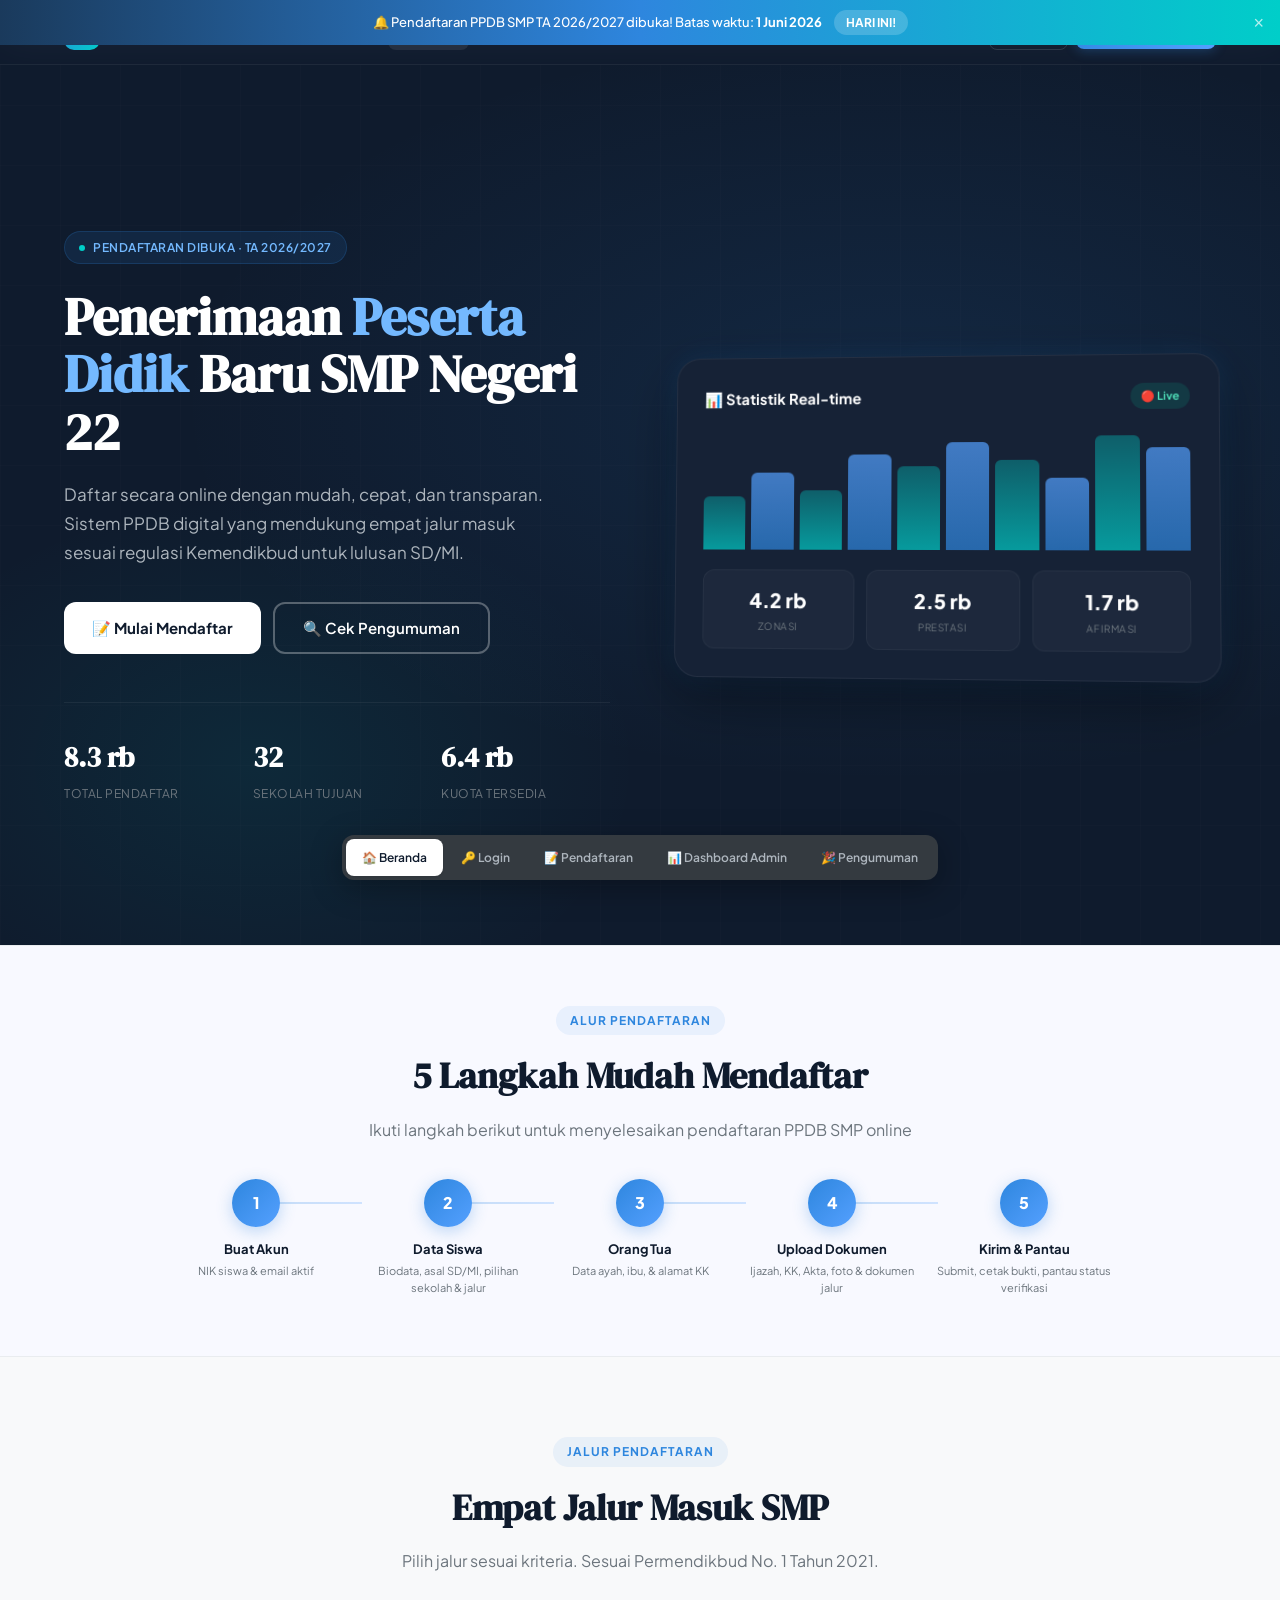
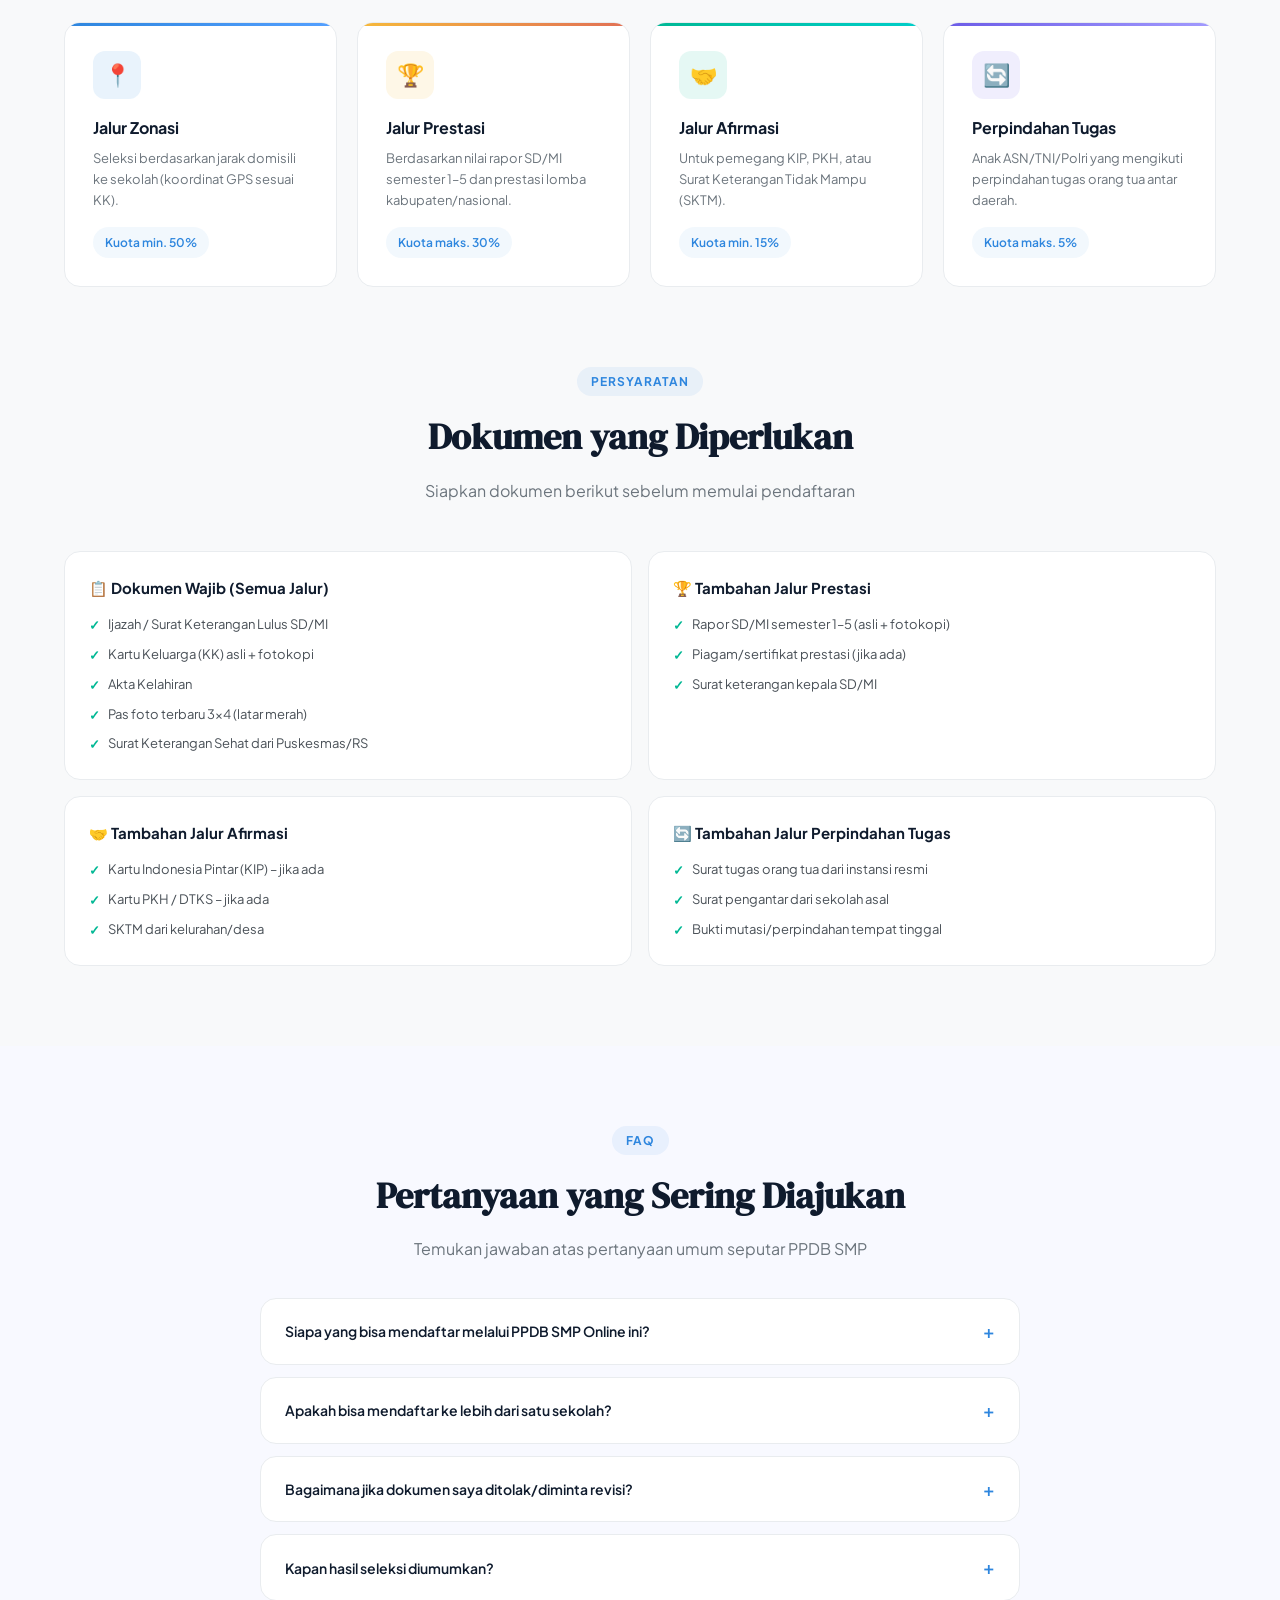
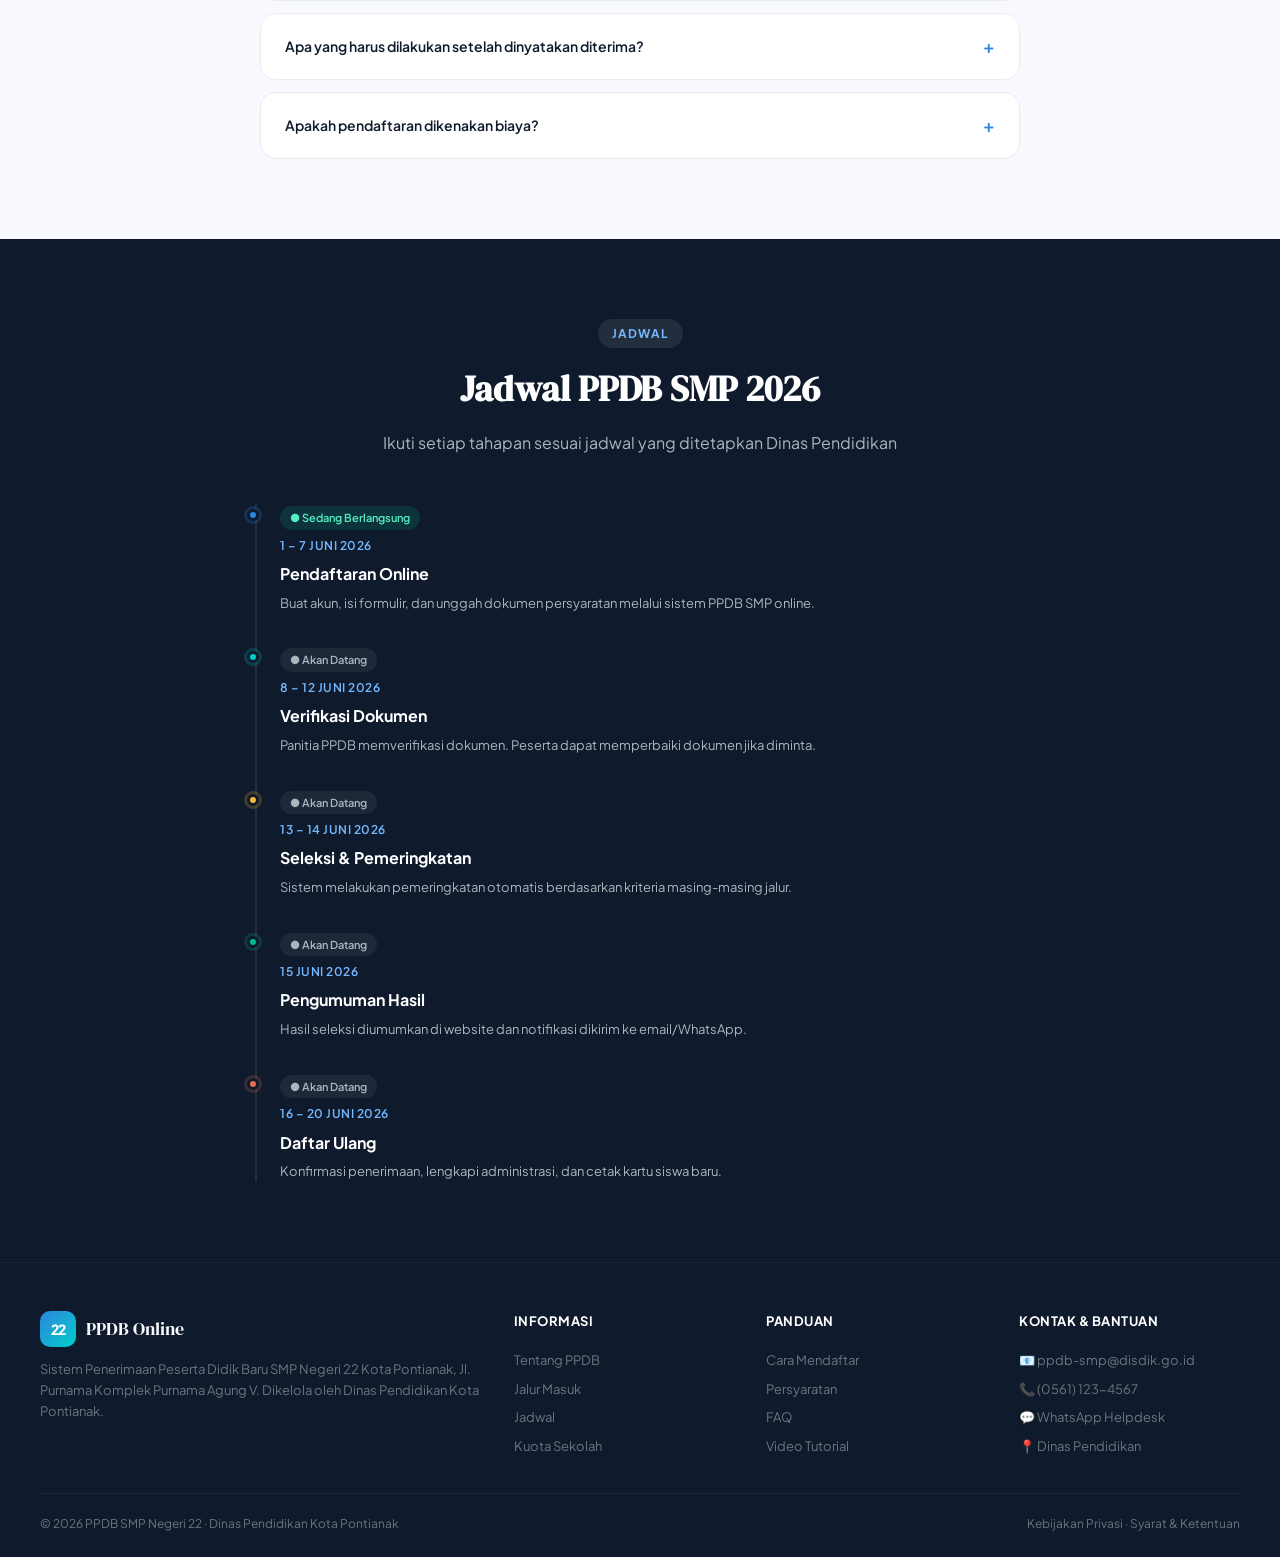
==== index.html @ 969c22ed "test" ====
<!doctype html>
<html lang="id">
  <head>
    <meta charset="UTF-8" />
    <meta name="viewport" content="width=device-width, initial-scale=1.0" />
    <title>Beranda – PPDB SMP Negeri 22 Kota Pontianak</title>
    <link
      href="https://fonts.googleapis.com/css2?family=Plus+Jakarta+Sans:wght@300;400;500;600;700;800&family=DM+Serif+Display&display=swap"
      rel="stylesheet"
    />
    <link rel="stylesheet" href="css/style.css" />
  </head>
  <body>
    <!-- ══ TOAST CONTAINER ════════════════════════════════════ -->
    <div id="toast-container"></div>

    <!-- ══ MODAL ═════════════════════════════════════════════ -->
    <div id="modal-overlay">
      <div class="modal-box">
        <div class="modal-header">
          <div class="modal-icon" id="modal-icon">?</div>
          <div class="modal-title" id="modal-title">Konfirmasi</div>
        </div>
        <div class="modal-body" id="modal-body"></div>
        <div class="modal-footer">
          <button class="btn btn-secondary" id="modal-cancel" onclick="closeModal()">Batal</button>
          <button class="btn btn-primary btn-lg" id="modal-confirm" onclick="confirmModal()">Lanjutkan</button>
        </div>
      </div>
    </div>

    <!-- ══ NAVIGASI HALAMAN (Demo Switcher) ══════════════════════════ -->
    <div class="page-tabs">
      <a class="page-tab active" href="index.html">🏠 Beranda</a>
      <a class="page-tab" href="login.html">🔑 Login</a>
      <a class="page-tab" href="register.html">📝 Pendaftaran</a>
      <a class="page-tab" href="dashboard.html">📊 Dashboard Admin</a>
      <a class="page-tab" href="result.html">🎉 Pengumuman</a>
    </div>

      <!-- Announcement Bar -->
      <div class="announcement-bar" id="announcement-bar">
        <span
          >🔔 Pendaftaran PPDB SMP TA 2026/2027 dibuka! Batas
          waktu:&nbsp;<strong>1 Juni 2026</strong></span
        >
        <span class="countdown" id="countdown-timer">…</span>
        <button class="close-bar" onclick="closeAnnouncement()">×</button>
      </div>

      <!-- Nav -->
      <nav class="nav">
        <div class="nav-inner">
          <a href="#" class="nav-logo">
            <div class="nav-logo-icon">22</div>
            <span class="nav-logo-text">PPDB Online</span>
          </a>
          <div class="nav-links">
            <a href="#beranda" class="active">Beranda</a>
            <a href="#jalur">Jalur Masuk</a>
            <a href="#jadwal">Jadwal</a>
            <a href="#persyaratan">Persyaratan</a>
            <a href="#faq">FAQ</a>
          </div>
          <div class="nav-actions">
            <button class="btn btn-ghost" onclick="window.location.href='login.html'">
              Masuk
            </button>
            <button class="btn btn-primary" onclick="window.location.href='register.html'">
              Daftar Sekarang
            </button>
          </div>
        </div>
      </nav>

      <!-- Hero -->
      <section class="hero" id="beranda">
        <div class="hero-grid"></div>
        <div class="hero-content">
          <div class="animate-in">
            <div class="hero-badge">Pendaftaran Dibuka · TA 2026/2027</div>
            <h1>Penerimaan <span>Peserta Didik</span> Baru SMP Negeri 22</h1>
            <p class="hero-desc">
              Daftar secara online dengan mudah, cepat, dan transparan. Sistem
              PPDB digital yang mendukung empat jalur masuk sesuai regulasi
              Kemendikbud untuk lulusan SD/MI.
            </p>
            <div class="hero-btns">
              <button
                class="btn btn-white btn-lg"
                onclick="showPage('register')"
              >
                📝 Mulai Mendaftar
              </button>
              <button
                class="btn btn-outline btn-lg"
                onclick="showPage('result')"
              >
                🔍 Cek Pengumuman
              </button>
            </div>
            <div class="hero-stats">
              <div>
                <div class="hero-stat-num" data-counter="8340">0</div>
                <div class="hero-stat-label">Total Pendaftar</div>
              </div>
              <div>
                <div class="hero-stat-num" data-counter="32">0</div>
                <div class="hero-stat-label">Sekolah Tujuan</div>
              </div>
              <div>
                <div class="hero-stat-num" data-counter="6400">0</div>
                <div class="hero-stat-label">Kuota Tersedia</div>
              </div>
            </div>
          </div>

          <!-- Preview Card -->
          <div class="animate-in delay-2">
            <div class="hero-card">
              <div class="hero-card-header">
                <span class="hero-card-title">📊 Statistik Real-time</span>
                <span class="hero-card-badge">🔴 Live</span>
              </div>
              <div class="hero-chart">
                <div class="hero-bar" style="height: 45%"></div>
                <div class="hero-bar" style="height: 65%"></div>
                <div class="hero-bar" style="height: 50%"></div>
                <div class="hero-bar" style="height: 80%"></div>
                <div class="hero-bar" style="height: 70%"></div>
                <div class="hero-bar" style="height: 90%"></div>
                <div class="hero-bar" style="height: 75%"></div>
                <div class="hero-bar" style="height: 60%"></div>
                <div class="hero-bar" style="height: 95%"></div>
                <div class="hero-bar" style="height: 85%"></div>
              </div>
              <div class="hero-mini-stats">
                <div class="hero-mini-stat">
                  <div class="num">4.2 rb</div>
                  <div class="lbl">Zonasi</div>
                </div>
                <div class="hero-mini-stat">
                  <div class="num">2.5 rb</div>
                  <div class="lbl">Prestasi</div>
                </div>
                <div class="hero-mini-stat">
                  <div class="num">1.7 rb</div>
                  <div class="lbl">Afirmasi</div>
                </div>
              </div>
            </div>
          </div>
        </div>
      </section>

      <!-- Alur Pendaftaran -->
      <section class="alur-section">
        <div class="section-header" style="margin-bottom: 36px">
          <div class="section-tag">Alur Pendaftaran</div>
          <h2 class="section-title">5 Langkah Mudah Mendaftar</h2>
          <p class="section-desc">
            Ikuti langkah berikut untuk menyelesaikan pendaftaran PPDB SMP
            online
          </p>
        </div>
        <div class="alur-steps">
          <div class="alur-step">
            <div class="alur-num">1</div>
            <div class="alur-step-title">Buat Akun</div>
            <div class="alur-step-desc">NIK siswa &amp; email aktif</div>
          </div>
          <div class="alur-step">
            <div class="alur-num">2</div>
            <div class="alur-step-title">Data Siswa</div>
            <div class="alur-step-desc">
              Biodata, asal SD/MI, pilihan sekolah &amp; jalur
            </div>
          </div>
          <div class="alur-step">
            <div class="alur-num">3</div>
            <div class="alur-step-title">Orang Tua</div>
            <div class="alur-step-desc">Data ayah, ibu, &amp; alamat KK</div>
          </div>
          <div class="alur-step">
            <div class="alur-num">4</div>
            <div class="alur-step-title">Upload Dokumen</div>
            <div class="alur-step-desc">
              Ijazah, KK, Akta, foto &amp; dokumen jalur
            </div>
          </div>
          <div class="alur-step">
            <div class="alur-num">5</div>
            <div class="alur-step-title">Kirim &amp; Pantau</div>
            <div class="alur-step-desc">
              Submit, cetak bukti, pantau status verifikasi
            </div>
          </div>
        </div>
      </section>

      <!-- Jalur Masuk -->
      <section class="section" id="jalur">
        <div class="section-header">
          <div class="section-tag">Jalur Pendaftaran</div>
          <h2 class="section-title">Empat Jalur Masuk SMP</h2>
          <p class="section-desc">
            Pilih jalur sesuai kriteria. Sesuai Permendikbud No. 1 Tahun 2021.
          </p>
        </div>
        <div class="jalur-grid">
          <div class="jalur-card" onclick="pilihJalur('Zonasi')">
            <div class="jalur-icon">📍</div>
            <div class="jalur-name">Jalur Zonasi</div>
            <div class="jalur-desc">
              Seleksi berdasarkan jarak domisili ke sekolah (koordinat GPS
              sesuai KK).
            </div>
            <div class="jalur-kuota">Kuota min. 50%</div>
          </div>
          <div class="jalur-card" onclick="pilihJalur('Prestasi')">
            <div class="jalur-icon">🏆</div>
            <div class="jalur-name">Jalur Prestasi</div>
            <div class="jalur-desc">
              Berdasarkan nilai rapor SD/MI semester 1–5 dan prestasi lomba
              kabupaten/nasional.
            </div>
            <div class="jalur-kuota">Kuota maks. 30%</div>
          </div>
          <div class="jalur-card" onclick="pilihJalur('Afirmasi')">
            <div class="jalur-icon">🤝</div>
            <div class="jalur-name">Jalur Afirmasi</div>
            <div class="jalur-desc">
              Untuk pemegang KIP, PKH, atau Surat Keterangan Tidak Mampu (SKTM).
            </div>
            <div class="jalur-kuota">Kuota min. 15%</div>
          </div>
          <div class="jalur-card" onclick="pilihJalur('Perpindahan Tugas')">
            <div class="jalur-icon">🔄</div>
            <div class="jalur-name">Perpindahan Tugas</div>
            <div class="jalur-desc">
              Anak ASN/TNI/Polri yang mengikuti perpindahan tugas orang tua
              antar daerah.
            </div>
            <div class="jalur-kuota">Kuota maks. 5%</div>
          </div>
        </div>
      </section>

      <!-- Persyaratan -->
      <section id="persyaratan" style="padding: 0 24px 80px; max-width: 1200px; margin: 0 auto">
        <div class="section-header">
          <div class="section-tag">Persyaratan</div>
          <h2 class="section-title">Dokumen yang Diperlukan</h2>
          <p class="section-desc">
            Siapkan dokumen berikut sebelum memulai pendaftaran
          </p>
        </div>
        <div class="syarat-grid">
          <div class="syarat-card">
            <div class="syarat-title">📋 Dokumen Wajib (Semua Jalur)</div>
            <ul class="syarat-list">
              <li>Ijazah / Surat Keterangan Lulus SD/MI</li>
              <li>Kartu Keluarga (KK) asli + fotokopi</li>
              <li>Akta Kelahiran</li>
              <li>Pas foto terbaru 3×4 (latar merah)</li>
              <li>Surat Keterangan Sehat dari Puskesmas/RS</li>
            </ul>
          </div>
          <div class="syarat-card">
            <div class="syarat-title">🏆 Tambahan Jalur Prestasi</div>
            <ul class="syarat-list">
              <li>Rapor SD/MI semester 1–5 (asli + fotokopi)</li>
              <li>Piagam/sertifikat prestasi (jika ada)</li>
              <li>Surat keterangan kepala SD/MI</li>
            </ul>
          </div>
          <div class="syarat-card">
            <div class="syarat-title">🤝 Tambahan Jalur Afirmasi</div>
            <ul class="syarat-list">
              <li>Kartu Indonesia Pintar (KIP) – jika ada</li>
              <li>Kartu PKH / DTKS – jika ada</li>
              <li>SKTM dari kelurahan/desa</li>
            </ul>
          </div>
          <div class="syarat-card">
            <div class="syarat-title">🔄 Tambahan Jalur Perpindahan Tugas</div>
            <ul class="syarat-list">
              <li>Surat tugas orang tua dari instansi resmi</li>
              <li>Surat pengantar dari sekolah asal</li>
              <li>Bukti mutasi/perpindahan tempat tinggal</li>
            </ul>
          </div>
        </div>
      </section>

      <!-- FAQ -->
      <section class="faq-section" id="faq">
        <div class="section-header" style="margin-bottom: 36px">
          <div class="section-tag">FAQ</div>
          <h2 class="section-title">Pertanyaan yang Sering Diajukan</h2>
          <p class="section-desc">
            Temukan jawaban atas pertanyaan umum seputar PPDB SMP
          </p>
        </div>
        <div class="faq-list">
          <div class="faq-item">
            <div class="faq-question" onclick="toggleFaq(this)">
              <span
                >Siapa yang bisa mendaftar melalui PPDB SMP Online ini?</span
              >
              <span class="faq-arrow">+</span>
            </div>
            <div class="faq-answer">
              Lulusan SD/MI atau sederajat yang memiliki Ijazah atau Surat
              Keterangan Lulus (SKL) tahun 2026, berusia maksimal 15 tahun, dan
              berdomisili di wilayah yang ditentukan (untuk jalur zonasi).
            </div>
          </div>
          <div class="faq-item">
            <div class="faq-question" onclick="toggleFaq(this)">
              <span>Apakah bisa mendaftar ke lebih dari satu sekolah?</span>
              <span class="faq-arrow">+</span>
            </div>
            <div class="faq-answer">
              Ya. Setiap calon peserta dapat memilih maksimal
              <strong>2 sekolah</strong> sebagai pilihan pertama dan pilihan
              kedua dalam satu jalur pendaftaran. Jika tidak diterima di pilihan
              pertama, sistem akan mempertimbangkan pilihan kedua secara
              otomatis.
            </div>
          </div>
          <div class="faq-item">
            <div class="faq-question" onclick="toggleFaq(this)">
              <span>Bagaimana jika dokumen saya ditolak/diminta revisi?</span>
              <span class="faq-arrow">+</span>
            </div>
            <div class="faq-answer">
              Anda akan mendapatkan notifikasi melalui email dan WhatsApp
              beserta keterangan dokumen yang perlu diperbaiki. Login kembali ke
              akun Anda dan unggah ulang dokumen yang diminta sebelum masa
              verifikasi berakhir (8–12 Juni 2026).
            </div>
          </div>
          <div class="faq-item">
            <div class="faq-question" onclick="toggleFaq(this)">
              <span>Kapan hasil seleksi diumumkan?</span>
              <span class="faq-arrow">+</span>
            </div>
            <div class="faq-answer">
              Hasil seleksi akan diumumkan pada
              <strong>15 Juni 2026</strong> melalui website PPDB online ini.
              Notifikasi juga akan dikirimkan ke email dan nomor WhatsApp yang
              terdaftar. Anda dapat mengecek hasil dengan memasukkan nomor
              pendaftaran atau NISN di halaman Pengumuman.
            </div>
          </div>
          <div class="faq-item">
            <div class="faq-question" onclick="toggleFaq(this)">
              <span>Apa yang harus dilakukan setelah dinyatakan diterima?</span>
              <span class="faq-arrow">+</span>
            </div>
            <div class="faq-answer">
              Lakukan <strong>daftar ulang</strong> pada 16–20 Juni 2026 dengan
              membawa dokumen asli ke sekolah tujuan. Cetak Surat Penerimaan
              melalui sistem PPDB online ini dan tunjukkan kepada panitia
              sekolah. Kegagalan daftar ulang dalam batas waktu dianggap
              mengundurkan diri.
            </div>
          </div>
          <div class="faq-item">
            <div class="faq-question" onclick="toggleFaq(this)">
              <span>Apakah pendaftaran dikenakan biaya?</span>
              <span class="faq-arrow">+</span>
            </div>
            <div class="faq-answer">
              <strong>Tidak ada biaya pendaftaran.</strong> PPDB SMP Negeri di
              bawah Dinas Pendidikan Kota Pontianak sepenuhnya gratis. Waspadai
              penipuan yang mengatasnamakan panitia PPDB dan meminta pembayaran.
            </div>
          </div>
        </div>
      </section>

      <!-- Timeline -->
      <section class="timeline-section" id="jadwal">
        <div class="section-header">
          <div
            class="section-tag"
            style="
              background: rgba(255, 255, 255, 0.08);
              color: var(--blue-soft);
            "
          >
            Jadwal
          </div>
          <h2 class="section-title">Jadwal PPDB SMP 2026</h2>
          <p class="section-desc">
            Ikuti setiap tahapan sesuai jadwal yang ditetapkan Dinas Pendidikan
          </p>
        </div>
        <div class="timeline">
          <div class="tl-item">
            <div class="tl-dot"></div>
            <div class="tl-status-badge aktif">● Sedang Berlangsung</div>
            <div class="tl-date">1 – 7 Juni 2026</div>
            <div class="tl-title">Pendaftaran Online</div>
            <div class="tl-desc">
              Buat akun, isi formulir, dan unggah dokumen persyaratan melalui
              sistem PPDB SMP online.
            </div>
          </div>
          <div class="tl-item">
            <div class="tl-dot"></div>
            <div class="tl-status-badge mendatang">● Akan Datang</div>
            <div class="tl-date">8 – 12 Juni 2026</div>
            <div class="tl-title">Verifikasi Dokumen</div>
            <div class="tl-desc">
              Panitia PPDB memverifikasi dokumen. Peserta dapat memperbaiki
              dokumen jika diminta.
            </div>
          </div>
          <div class="tl-item">
            <div class="tl-dot"></div>
            <div class="tl-status-badge mendatang">● Akan Datang</div>
            <div class="tl-date">13 – 14 Juni 2026</div>
            <div class="tl-title">Seleksi &amp; Pemeringkatan</div>
            <div class="tl-desc">
              Sistem melakukan pemeringkatan otomatis berdasarkan kriteria
              masing-masing jalur.
            </div>
          </div>
          <div class="tl-item">
            <div class="tl-dot"></div>
            <div class="tl-status-badge mendatang">● Akan Datang</div>
            <div class="tl-date">15 Juni 2026</div>
            <div class="tl-title">Pengumuman Hasil</div>
            <div class="tl-desc">
              Hasil seleksi diumumkan di website dan notifikasi dikirim ke
              email/WhatsApp.
            </div>
          </div>
          <div class="tl-item">
            <div class="tl-dot"></div>
            <div class="tl-status-badge mendatang">● Akan Datang</div>
            <div class="tl-date">16 – 20 Juni 2026</div>
            <div class="tl-title">Daftar Ulang</div>
            <div class="tl-desc">
              Konfirmasi penerimaan, lengkapi administrasi, dan cetak kartu
              siswa baru.
            </div>
          </div>
        </div>
      </section>

      <!-- Footer -->
      <footer class="footer">
        <div class="footer-inner">
          <div class="footer-grid">
            <div class="footer-brand">
              <a href="#" class="nav-logo"
                ><div class="nav-logo-icon">22</div>
                <span class="nav-logo-text">PPDB Online</span></a
              >
              <p>
                Sistem Penerimaan Peserta Didik Baru SMP Negeri 22 Kota Pontianak, Jl. Purnama Komplek Purnama Agung V. Dikelola oleh Dinas Pendidikan Kota Pontianak.
              </p>
            </div>
            <div class="footer-col">
              <h4>Informasi</h4>
              <a href="#">Tentang PPDB</a>
              <a href="#">Jalur Masuk</a>
              <a href="#">Jadwal</a>
              <a href="#">Kuota Sekolah</a>
            </div>
            <div class="footer-col">
              <h4>Panduan</h4>
              <a href="#">Cara Mendaftar</a>
              <a href="#">Persyaratan</a>
              <a href="#">FAQ</a>
              <a href="#">Video Tutorial</a>
            </div>
            <div class="footer-col">
              <h4>Kontak &amp; Bantuan</h4>
              <a href="#">📧 ppdb-smp@disdik.go.id</a>
              <a href="#">📞 (0561) 123-4567</a>
              <a href="#">💬 WhatsApp Helpdesk</a>
              <a href="#">📍 Dinas Pendidikan</a>
            </div>
          </div>
          <div class="footer-bottom">
            <span
              >© 2026 PPDB SMP Negeri 22 · Dinas Pendidikan Kota Pontianak</span
            >
            <span>Kebijakan Privasi · Syarat &amp; Ketentuan</span>
          </div>
        </div>
      </footer>

    <script src="js/script.js"></script>
  </body>
</html>
---- css/style.css ----
/* ═══════════════════════════════════════════════════════════════ */
/* ██ GLOBAL RESET & VARIABLES ██                                 */
/* ═══════════════════════════════════════════════════════════════ */
*,
*::before,
*::after {
  margin: 0;
  padding: 0;
  box-sizing: border-box;
}

:root {
  --navy: #0f1b2d;
  --navy-mid: #162236;
  --navy-light: #1e2f47;
  --blue: #2e86de;
  --blue-bright: #54a0ff;
  --blue-soft: #74b9ff;
  --cyan: #00cec9;
  --gold: #f6b93b;
  --gold-soft: #ffeaa7;
  --white: #f8f9fa;
  --white-pure: #ffffff;
  --gray-100: #e9ecef;
  --gray-200: #dee2e6;
  --gray-300: #ced4da;
  --gray-400: #adb5bd;
  --gray-500: #6c757d;
  --gray-600: #495057;
  --gray-700: #343a40;
  --red: #e74c3c;
  --red-light: rgba(231, 76, 60, 0.08);
  --green: #00b894;
  --green-light: rgba(0, 184, 148, 0.08);
  --green-soft: #55efc4;
  --orange: #e17055;
  --purple: #6c5ce7;
  --font-display: "DM Serif Display", serif;
  --font-body: "Plus Jakarta Sans", sans-serif;
  --shadow-sm: 0 1px 3px rgba(0, 0, 0, 0.08);
  --shadow-md: 0 4px 20px rgba(0, 0, 0, 0.12);
  --shadow-lg: 0 8px 40px rgba(0, 0, 0, 0.16);
  --shadow-glow: 0 0 30px rgba(46, 134, 222, 0.15);
  --radius-sm: 8px;
  --radius-md: 12px;
  --radius-lg: 16px;
  --radius-xl: 24px;
}

html {
  scroll-behavior: smooth;
}
body {
  font-family: var(--font-body);
  background: var(--white);
  color: var(--gray-700);
  line-height: 1.6;
  overflow-x: hidden;
}

/* ═══════════════════════════════════════════════════════════════ */
/* ██ ANNOUNCEMENT BAR ██                                         */
/* ═══════════════════════════════════════════════════════════════ */
.announcement-bar {
  background: linear-gradient(90deg, #1a3a5c, var(--blue), var(--cyan));
  color: #fff;
  font-size: 13px;
  font-weight: 500;
  padding: 10px 24px;
  text-align: center;
  display: flex;
  align-items: center;
  justify-content: center;
  gap: 12px;
  position: relative;
  z-index: 1001;
}
.announcement-bar strong {
  font-weight: 700;
}
.announcement-bar .countdown {
  background: rgba(255, 255, 255, 0.18);
  border-radius: 20px;
  padding: 3px 12px;
  font-weight: 700;
  font-size: 12px;
}
.announcement-bar .close-bar {
  position: absolute;
  right: 16px;
  background: none;
  border: none;
  color: #fff;
  cursor: pointer;
  font-size: 18px;
  opacity: 0.7;
  line-height: 1;
}
.announcement-bar .close-bar:hover {
  opacity: 1;
}

/* ═══════════════════════════════════════════════════════════════ */
/* ██ TOAST NOTIFICATIONS ██                                      */
/* ═══════════════════════════════════════════════════════════════ */
#toast-container {
  position: fixed;
  top: 20px;
  right: 20px;
  z-index: 9999;
  display: flex;
  flex-direction: column;
  gap: 10px;
  pointer-events: none;
}
.toast {
  display: flex;
  align-items: center;
  gap: 12px;
  padding: 14px 18px;
  border-radius: var(--radius-md);
  background: var(--white-pure);
  box-shadow: 0 8px 32px rgba(0, 0, 0, 0.18);
  font-size: 13px;
  font-weight: 500;
  color: var(--gray-700);
  min-width: 280px;
  max-width: 380px;
  pointer-events: all;
  animation: toastIn 0.35s cubic-bezier(0.34, 1.56, 0.64, 1) forwards;
  border-left: 4px solid var(--blue);
}
.toast.success {
  border-left-color: var(--green);
}
.toast.error {
  border-left-color: var(--red);
}
.toast.warning {
  border-left-color: var(--gold);
}
.toast-icon {
  font-size: 18px;
  flex-shrink: 0;
}
.toast-msg {
  flex: 1;
}
.toast-close {
  background: none;
  border: none;
  cursor: pointer;
  color: var(--gray-400);
  font-size: 16px;
  line-height: 1;
  padding: 0 4px;
}
.toast-close:hover {
  color: var(--gray-700);
}
.toast.hide {
  animation: toastOut 0.3s ease forwards;
}

@keyframes toastIn {
  from {
    opacity: 0;
    transform: translateX(60px) scale(0.9);
  }
  to {
    opacity: 1;
    transform: translateX(0) scale(1);
  }
}
@keyframes toastOut {
  from {
    opacity: 1;
    transform: translateX(0);
  }
  to {
    opacity: 0;
    transform: translateX(60px);
  }
}

/* ═══════════════════════════════════════════════════════════════ */
/* ██ MODAL ██                                                    */
/* ═══════════════════════════════════════════════════════════════ */
#modal-overlay {
  position: fixed;
  inset: 0;
  z-index: 8888;
  background: rgba(0, 0, 0, 0.55);
  backdrop-filter: blur(4px);
  display: none;
  align-items: center;
  justify-content: center;
  padding: 24px;
}
#modal-overlay.show {
  display: flex;
  animation: fadeIn 0.25s ease;
}
.modal-box {
  background: var(--white-pure);
  border-radius: var(--radius-xl);
  width: 100%;
  max-width: 440px;
  overflow: hidden;
  box-shadow: 0 24px 80px rgba(0, 0, 0, 0.25);
  animation: slideUp 0.35s cubic-bezier(0.34, 1.56, 0.64, 1);
}
.modal-header {
  padding: 24px 28px 0;
}
.modal-icon {
  font-size: 40px;
  margin-bottom: 12px;
}
.modal-title {
  font-family: var(--font-display);
  font-size: 22px;
  color: var(--navy);
  margin-bottom: 8px;
}
.modal-body {
  padding: 16px 28px;
  font-size: 14px;
  color: var(--gray-600);
  line-height: 1.6;
}
.modal-footer {
  padding: 0 28px 24px;
  display: flex;
  gap: 10px;
  justify-content: flex-end;
}

@keyframes slideUp {
  from {
    opacity: 0;
    transform: translateY(30px) scale(0.95);
  }
  to {
    opacity: 1;
    transform: translateY(0) scale(1);
  }
}
@keyframes fadeIn {
  from {
    opacity: 0;
  }
  to {
    opacity: 1;
  }
}

/* ═══════════════════════════════════════════════════════════════ */
/* ██ LOADING SPINNER ██                                          */
/* ═══════════════════════════════════════════════════════════════ */
.spinner {
  width: 18px;
  height: 18px;
  border: 2px solid rgba(255, 255, 255, 0.35);
  border-top-color: #fff;
  border-radius: 50%;
  animation: spin 0.7s linear infinite;
  display: inline-block;
}
.spinner.dark {
  border-color: rgba(46, 134, 222, 0.25);
  border-top-color: var(--blue);
}
@keyframes spin {
  to {
    transform: rotate(360deg);
  }
}

.btn-loading {
  opacity: 0.8;
  pointer-events: none;
}

/* ═══════════════════════════════════════════════════════════════ */
/* ██ NAVIGATION ██                                               */
/* ═══════════════════════════════════════════════════════════════ */
.nav {
  position: fixed;
  top: 0;
  left: 0;
  right: 0;
  z-index: 1000;
  background: rgba(15, 27, 45, 0.96);
  backdrop-filter: blur(20px);
  border-bottom: 1px solid rgba(255, 255, 255, 0.06);
  transition: all 0.3s;
}
.nav-inner {
  max-width: 1200px;
  margin: 0 auto;
  display: flex;
  align-items: center;
  justify-content: space-between;
  padding: 0 24px;
  height: 64px;
}
.nav-logo {
  display: flex;
  align-items: center;
  gap: 10px;
  text-decoration: none;
  color: var(--white);
}
.nav-logo-icon {
  width: 36px;
  height: 36px;
  border-radius: 10px;
  background: linear-gradient(135deg, var(--blue), var(--cyan));
  display: flex;
  align-items: center;
  justify-content: center;
  font-weight: 800;
  font-size: 14px;
  color: #fff;
  letter-spacing: -0.5px;
}
.nav-logo-text {
  font-family: var(--font-display);
  font-size: 18px;
}
.nav-links {
  display: flex;
  gap: 4px;
}
.nav-links a {
  color: var(--gray-400);
  text-decoration: none;
  font-size: 13px;
  font-weight: 500;
  padding: 8px 14px;
  border-radius: var(--radius-sm);
  transition: all 0.2s;
  cursor: pointer;
}
.nav-links a:hover,
.nav-links a.active {
  color: #fff;
  background: rgba(255, 255, 255, 0.08);
}
.nav-actions {
  display: flex;
  gap: 8px;
  align-items: center;
}

/* ═══════════════════════════════════════════════════════════════ */
/* ██ BUTTONS ██                                                  */
/* ═══════════════════════════════════════════════════════════════ */
.btn {
  display: inline-flex;
  align-items: center;
  gap: 6px;
  padding: 9px 18px;
  border-radius: var(--radius-sm);
  font-size: 13px;
  font-weight: 600;
  font-family: var(--font-body);
  cursor: pointer;
  border: none;
  transition: all 0.25s;
  text-decoration: none;
  white-space: nowrap;
}
.btn-ghost {
  background: transparent;
  color: var(--gray-300);
  border: 1px solid rgba(255, 255, 255, 0.12);
}
.btn-ghost:hover {
  background: rgba(255, 255, 255, 0.08);
  color: #fff;
}
.btn-primary {
  background: linear-gradient(135deg, var(--blue), var(--blue-bright));
  color: #fff;
  box-shadow: 0 2px 12px rgba(46, 134, 222, 0.3);
}
.btn-primary:hover {
  transform: translateY(-1px);
  box-shadow: 0 4px 20px rgba(46, 134, 222, 0.4);
}
.btn-success {
  background: linear-gradient(135deg, var(--green), #00d2d3);
  color: #fff;
}
.btn-success:hover {
  transform: translateY(-1px);
  box-shadow: 0 4px 16px rgba(0, 184, 148, 0.4);
}
.btn-danger {
  background: var(--red);
  color: #fff;
}
.btn-danger:hover {
  background: #c0392b;
}
.btn-white {
  background: var(--white-pure);
  color: var(--navy);
  font-weight: 700;
}
.btn-white:hover {
  transform: translateY(-2px);
  box-shadow: var(--shadow-lg);
}
.btn-outline {
  background: transparent;
  color: #fff;
  border: 2px solid rgba(255, 255, 255, 0.3);
}
.btn-outline:hover {
  border-color: #fff;
  background: rgba(255, 255, 255, 0.05);
}
.btn-secondary {
  background: var(--gray-100);
  color: var(--gray-600);
  border: 1px solid var(--gray-200);
}
.btn-secondary:hover {
  background: var(--gray-200);
}
.btn-lg {
  padding: 14px 28px;
  font-size: 15px;
  border-radius: var(--radius-md);
}
.btn-sm {
  padding: 6px 12px;
  font-size: 12px;
}
.btn-xs {
  padding: 4px 10px;
  font-size: 11px;
}
.btn-block {
  width: 100%;
  justify-content: center;
}

/* ═══════════════════════════════════════════════════════════════ */
/* ██ PAGE SYSTEM ██                                              */
/* ═══════════════════════════════════════════════════════════════ */
.page {
  display: none;
  min-height: 100vh;
  animation: pageFadeIn 0.3s ease;
}
.page.active {
  display: block;
}
@keyframes pageFadeIn {
  from {
    opacity: 0;
    transform: translateY(8px);
  }
  to {
    opacity: 1;
    transform: translateY(0);
  }
}

/* ═══════════════════════════════════════════════════════════════ */
/* ██ HERO SECTION ██                                             */
/* ═══════════════════════════════════════════════════════════════ */
.hero {
  position: relative;
  min-height: 100vh;
  background: var(--navy);
  display: flex;
  align-items: center;
  overflow: hidden;
  padding-top: 44px;
}
.hero::before {
  content: "";
  position: absolute;
  inset: 0;
  background:
    radial-gradient(
      ellipse 80% 60% at 70% 40%,
      rgba(46, 134, 222, 0.12) 0%,
      transparent 70%
    ),
    radial-gradient(
      ellipse 50% 50% at 20% 80%,
      rgba(0, 206, 201, 0.08) 0%,
      transparent 60%
    );
}
.hero-grid {
  position: absolute;
  inset: 0;
  opacity: 0.04;
  background-image:
    linear-gradient(rgba(255, 255, 255, 0.3) 1px, transparent 1px),
    linear-gradient(90deg, rgba(255, 255, 255, 0.3) 1px, transparent 1px);
  background-size: 60px 60px;
}
.hero-content {
  position: relative;
  max-width: 1200px;
  margin: 0 auto;
  padding: 80px 24px 80px;
  display: grid;
  grid-template-columns: 1fr 1fr;
  gap: 60px;
  align-items: center;
}
.hero-badge {
  display: inline-flex;
  align-items: center;
  gap: 8px;
  padding: 6px 14px;
  border-radius: 100px;
  background: rgba(46, 134, 222, 0.12);
  border: 1px solid rgba(46, 134, 222, 0.2);
  color: var(--blue-soft);
  font-size: 12px;
  font-weight: 600;
  margin-bottom: 24px;
  letter-spacing: 0.5px;
  text-transform: uppercase;
}
.hero-badge::before {
  content: "";
  width: 6px;
  height: 6px;
  border-radius: 50%;
  background: var(--cyan);
  animation: pulse 2s infinite;
}
@keyframes pulse {
  0%,
  100% {
    opacity: 1;
  }
  50% {
    opacity: 0.4;
  }
}
.hero h1 {
  font-family: var(--font-display);
  font-size: 52px;
  line-height: 1.1;
  color: #fff;
  margin-bottom: 20px;
}
.hero h1 span {
  color: var(--blue-soft);
}
.hero-desc {
  color: var(--gray-400);
  font-size: 17px;
  line-height: 1.7;
  margin-bottom: 36px;
  max-width: 500px;
}
.hero-btns {
  display: flex;
  gap: 12px;
  flex-wrap: wrap;
}
.hero-stats {
  display: grid;
  grid-template-columns: repeat(3, 1fr);
  gap: 20px;
  margin-top: 48px;
  padding-top: 32px;
  border-top: 1px solid rgba(255, 255, 255, 0.06);
}
.hero-stat-num {
  font-size: 28px;
  font-weight: 800;
  color: #fff;
  font-family: var(--font-display);
  transition: all 0.3s;
}
.hero-stat-label {
  font-size: 12px;
  color: var(--gray-500);
  margin-top: 4px;
  text-transform: uppercase;
  letter-spacing: 0.5px;
}

/* Hero Card (preview) */
.hero-card {
  background: var(--navy-mid);
  border: 1px solid rgba(255, 255, 255, 0.06);
  border-radius: var(--radius-xl);
  padding: 28px;
  box-shadow:
    0 20px 60px rgba(0, 0, 0, 0.4),
    var(--shadow-glow);
  transform: perspective(1000px) rotateY(-4deg) rotateX(2deg);
  transition: transform 0.5s;
}
.hero-card:hover {
  transform: perspective(1000px) rotateY(0) rotateX(0);
}
.hero-card-header {
  display: flex;
  justify-content: space-between;
  align-items: center;
  margin-bottom: 20px;
}
.hero-card-title {
  color: #fff;
  font-weight: 700;
  font-size: 15px;
}
.hero-card-badge {
  padding: 4px 10px;
  border-radius: 100px;
  background: rgba(0, 184, 148, 0.15);
  color: var(--green-soft);
  font-size: 11px;
  font-weight: 600;
}
.hero-chart {
  display: flex;
  align-items: flex-end;
  gap: 6px;
  height: 120px;
  margin-bottom: 20px;
}
.hero-bar {
  flex: 1;
  border-radius: 6px 6px 0 0;
  background: linear-gradient(to top, var(--blue), var(--blue-bright));
  opacity: 0.7;
  transition: all 0.3s;
}
.hero-bar:hover {
  opacity: 1;
}
.hero-bar:nth-child(odd) {
  background: linear-gradient(to top, var(--cyan), rgba(0, 206, 201, 0.5));
}
.hero-mini-stats {
  display: grid;
  grid-template-columns: repeat(3, 1fr);
  gap: 12px;
}
.hero-mini-stat {
  background: rgba(255, 255, 255, 0.03);
  border-radius: var(--radius-md);
  padding: 14px;
  text-align: center;
  border: 1px solid rgba(255, 255, 255, 0.04);
}
.hero-mini-stat .num {
  font-size: 20px;
  font-weight: 800;
  color: #fff;
}
.hero-mini-stat .lbl {
  font-size: 10px;
  color: var(--gray-500);
  margin-top: 2px;
  text-transform: uppercase;
  letter-spacing: 0.5px;
}

/* ═══════════════════════════════════════════════════════════════ */
/* ██ ALUR PENDAFTARAN ██                                         */
/* ═══════════════════════════════════════════════════════════════ */
.alur-section {
  background: #f8f9ff;
  padding: 60px 24px;
  border-top: 1px solid var(--gray-100);
  border-bottom: 1px solid var(--gray-100);
}
.alur-steps {
  max-width: 960px;
  margin: 0 auto;
  display: flex;
  align-items: flex-start;
}
.alur-step {
  flex: 1;
  text-align: center;
  position: relative;
  padding: 0 8px;
}
.alur-step:not(:last-child)::after {
  content: "";
  position: absolute;
  top: 23px;
  left: 55%;
  right: -5%;
  height: 2px;
  background: linear-gradient(90deg, var(--blue), var(--blue-bright));
  opacity: 0.25;
  z-index: 0;
}
.alur-num {
  width: 48px;
  height: 48px;
  border-radius: 50%;
  background: linear-gradient(135deg, var(--blue), var(--blue-bright));
  color: #fff;
  font-weight: 800;
  font-size: 16px;
  display: flex;
  align-items: center;
  justify-content: center;
  margin: 0 auto 12px;
  position: relative;
  z-index: 1;
  box-shadow: 0 4px 16px rgba(46, 134, 222, 0.3);
}
.alur-step-title {
  font-size: 13px;
  font-weight: 700;
  color: var(--navy);
  margin-bottom: 4px;
}
.alur-step-desc {
  font-size: 11px;
  color: var(--gray-500);
  line-height: 1.5;
}

/* ═══════════════════════════════════════════════════════════════ */
/* ██ SECTIONS & CARDS ██                                         */
/* ═══════════════════════════════════════════════════════════════ */
.section {
  padding: 80px 24px;
  max-width: 1200px;
  margin: 0 auto;
}
.section-header {
  text-align: center;
  margin-bottom: 48px;
}
.section-tag {
  display: inline-block;
  padding: 5px 14px;
  border-radius: 100px;
  background: rgba(46, 134, 222, 0.08);
  color: var(--blue);
  font-size: 12px;
  font-weight: 700;
  letter-spacing: 1px;
  text-transform: uppercase;
  margin-bottom: 12px;
}
.section-title {
  font-family: var(--font-display);
  font-size: 36px;
  color: var(--navy);
  margin-bottom: 12px;
}
.section-desc {
  color: var(--gray-500);
  font-size: 16px;
  max-width: 600px;
  margin: 0 auto;
}

/* Jalur Cards */
.jalur-grid {
  display: grid;
  grid-template-columns: repeat(4, 1fr);
  gap: 20px;
}
.jalur-card {
  background: var(--white-pure);
  border: 1px solid var(--gray-100);
  border-radius: var(--radius-lg);
  padding: 28px;
  transition: all 0.3s;
  position: relative;
  overflow: hidden;
  cursor: pointer;
}
.jalur-card:hover {
  transform: translateY(-6px);
  box-shadow: var(--shadow-lg);
  border-color: transparent;
}
.jalur-card::before {
  content: "";
  position: absolute;
  top: 0;
  left: 0;
  right: 0;
  height: 3px;
}
.jalur-card:nth-child(1)::before {
  background: linear-gradient(90deg, var(--blue), var(--blue-bright));
}
.jalur-card:nth-child(2)::before {
  background: linear-gradient(90deg, var(--gold), var(--orange));
}
.jalur-card:nth-child(3)::before {
  background: linear-gradient(90deg, var(--green), var(--cyan));
}
.jalur-card:nth-child(4)::before {
  background: linear-gradient(90deg, var(--purple), #a29bfe);
}
.jalur-icon {
  width: 48px;
  height: 48px;
  border-radius: var(--radius-md);
  display: flex;
  align-items: center;
  justify-content: center;
  font-size: 22px;
  margin-bottom: 16px;
}
.jalur-card:nth-child(1) .jalur-icon {
  background: rgba(46, 134, 222, 0.1);
}
.jalur-card:nth-child(2) .jalur-icon {
  background: rgba(246, 185, 59, 0.12);
}
.jalur-card:nth-child(3) .jalur-icon {
  background: rgba(0, 184, 148, 0.1);
}
.jalur-card:nth-child(4) .jalur-icon {
  background: rgba(108, 92, 231, 0.1);
}
.jalur-name {
  font-weight: 700;
  font-size: 16px;
  color: var(--navy);
  margin-bottom: 8px;
}
.jalur-desc {
  font-size: 13px;
  color: var(--gray-500);
  line-height: 1.6;
  margin-bottom: 16px;
}
.jalur-kuota {
  display: flex;
  align-items: center;
  gap: 6px;
  font-size: 12px;
  font-weight: 600;
  color: var(--blue);
  padding: 6px 12px;
  border-radius: 100px;
  background: rgba(46, 134, 222, 0.06);
  width: fit-content;
}

/* Syarat Cards */
.syarat-grid {
  display: grid;
  grid-template-columns: repeat(2, 1fr);
  gap: 16px;
}
.syarat-card {
  background: var(--white-pure);
  border: 1px solid var(--gray-100);
  border-radius: var(--radius-lg);
  padding: 24px;
}
.syarat-title {
  font-size: 15px;
  font-weight: 700;
  color: var(--navy);
  margin-bottom: 14px;
}
.syarat-list {
  list-style: none;
  display: flex;
  flex-direction: column;
  gap: 8px;
}
.syarat-list li {
  font-size: 13px;
  color: var(--gray-600);
  display: flex;
  align-items: flex-start;
  gap: 8px;
}
.syarat-list li::before {
  content: "✓";
  color: var(--green);
  font-weight: 700;
  flex-shrink: 0;
  margin-top: 1px;
}

/* ═══════════════════════════════════════════════════════════════ */
/* ██ FAQ SECTION ██                                              */
/* ═══════════════════════════════════════════════════════════════ */
.faq-section {
  padding: 80px 24px;
  background: #f8f9ff;
}
.faq-list {
  max-width: 760px;
  margin: 0 auto;
  display: flex;
  flex-direction: column;
  gap: 12px;
}
.faq-item {
  background: var(--white-pure);
  border: 1px solid var(--gray-100);
  border-radius: var(--radius-lg);
  overflow: hidden;
}
.faq-question {
  display: flex;
  align-items: center;
  justify-content: space-between;
  padding: 18px 24px;
  cursor: pointer;
  font-size: 14px;
  font-weight: 600;
  color: var(--navy);
  user-select: none;
  transition: background 0.2s;
}
.faq-question:hover {
  background: rgba(46, 134, 222, 0.03);
}
.faq-question .faq-arrow {
  font-size: 18px;
  transition: transform 0.3s;
  color: var(--blue);
}
.faq-item.open .faq-question .faq-arrow {
  transform: rotate(45deg);
}
.faq-answer {
  max-height: 0;
  overflow: hidden;
  transition:
    max-height 0.4s ease,
    padding 0.3s;
  font-size: 13px;
  color: var(--gray-600);
  line-height: 1.7;
  padding: 0 24px;
  border-top: 0 solid var(--gray-100);
}
.faq-item.open .faq-answer {
  max-height: 300px;
  padding: 16px 24px;
  border-top-width: 1px;
}

/* ═══════════════════════════════════════════════════════════════ */
/* ██ TIMELINE ██                                                 */
/* ═══════════════════════════════════════════════════════════════ */
.timeline-section {
  background: var(--navy);
  padding: 80px 24px;
}
.timeline-section .section-title {
  color: #fff;
}
.timeline-section .section-desc {
  color: var(--gray-400);
}
.timeline {
  max-width: 800px;
  margin: 0 auto;
  position: relative;
  padding-left: 40px;
}
.timeline::before {
  content: "";
  position: absolute;
  left: 15px;
  top: 0;
  bottom: 0;
  width: 2px;
  background: rgba(255, 255, 255, 0.08);
}
.tl-item {
  position: relative;
  margin-bottom: 32px;
}
.tl-item:last-child {
  margin-bottom: 0;
}
.tl-dot {
  position: absolute;
  left: -33px;
  top: 6px;
  width: 12px;
  height: 12px;
  border-radius: 50%;
  background: var(--blue);
  border: 3px solid var(--navy);
  box-shadow: 0 0 0 3px rgba(46, 134, 222, 0.2);
}
.tl-item:nth-child(2) .tl-dot {
  background: var(--cyan);
  box-shadow: 0 0 0 3px rgba(0, 206, 201, 0.2);
}
.tl-item:nth-child(3) .tl-dot {
  background: var(--gold);
  box-shadow: 0 0 0 3px rgba(246, 185, 59, 0.2);
}
.tl-item:nth-child(4) .tl-dot {
  background: var(--green);
  box-shadow: 0 0 0 3px rgba(0, 184, 148, 0.2);
}
.tl-item:nth-child(5) .tl-dot {
  background: var(--orange);
  box-shadow: 0 0 0 3px rgba(225, 112, 85, 0.2);
}
.tl-date {
  font-size: 12px;
  color: var(--blue-soft);
  font-weight: 600;
  margin-bottom: 6px;
  text-transform: uppercase;
  letter-spacing: 0.5px;
}
.tl-title {
  font-size: 16px;
  font-weight: 700;
  color: #fff;
  margin-bottom: 6px;
}
.tl-desc {
  font-size: 13px;
  color: var(--gray-400);
  line-height: 1.6;
}
.tl-status-badge {
  display: inline-flex;
  align-items: center;
  gap: 5px;
  font-size: 11px;
  font-weight: 600;
  padding: 3px 10px;
  border-radius: 100px;
  margin-bottom: 6px;
}
.tl-status-badge.aktif {
  background: rgba(0, 184, 148, 0.15);
  color: var(--green-soft);
}
.tl-status-badge.mendatang {
  background: rgba(255, 255, 255, 0.06);
  color: var(--gray-400);
}

/* ═══════════════════════════════════════════════════════════════ */
/* ██ LOGIN PAGE ██                                               */
/* ═══════════════════════════════════════════════════════════════ */
.login-page {
  min-height: 100vh;
  display: grid;
  grid-template-columns: 1fr 1fr;
}
.login-left {
  background: var(--navy);
  display: flex;
  flex-direction: column;
  justify-content: center;
  padding: 60px;
  position: relative;
  overflow: hidden;
}
.login-left::before {
  content: "";
  position: absolute;
  inset: 0;
  background: radial-gradient(
    circle at 30% 70%,
    rgba(46, 134, 222, 0.15),
    transparent 60%
  );
}
.login-left-content {
  position: relative;
  z-index: 1;
}
.login-left h2 {
  font-family: var(--font-display);
  font-size: 38px;
  color: #fff;
  margin-bottom: 16px;
}
.login-left p {
  color: var(--gray-400);
  font-size: 15px;
  line-height: 1.7;
  margin-bottom: 32px;
}
.login-features {
  display: flex;
  flex-direction: column;
  gap: 14px;
}
.login-feature {
  display: flex;
  align-items: center;
  gap: 12px;
  padding: 14px 18px;
  border-radius: var(--radius-md);
  background: rgba(255, 255, 255, 0.04);
  border: 1px solid rgba(255, 255, 255, 0.06);
}
.login-feature-icon {
  width: 36px;
  height: 36px;
  border-radius: 10px;
  display: flex;
  align-items: center;
  justify-content: center;
  font-size: 16px;
  flex-shrink: 0;
}
.login-feature:nth-child(1) .login-feature-icon {
  background: rgba(46, 134, 222, 0.15);
}
.login-feature:nth-child(2) .login-feature-icon {
  background: rgba(0, 206, 201, 0.15);
}
.login-feature:nth-child(3) .login-feature-icon {
  background: rgba(246, 185, 59, 0.15);
}
.login-feature span {
  color: var(--gray-300);
  font-size: 13px;
  font-weight: 500;
}
.login-right {
  display: flex;
  align-items: center;
  justify-content: center;
  padding: 40px;
  background: var(--white);
}
.login-form-wrap {
  width: 100%;
  max-width: 400px;
}
.login-form-wrap h3 {
  font-family: var(--font-display);
  font-size: 28px;
  color: var(--navy);
  margin-bottom: 6px;
}
.login-form-wrap .subtitle {
  color: var(--gray-500);
  font-size: 14px;
  margin-bottom: 24px;
}
.login-tabs {
  display: flex;
  gap: 4px;
  background: var(--gray-100);
  padding: 4px;
  border-radius: var(--radius-sm);
  margin-bottom: 24px;
}
.login-tab {
  flex: 1;
  padding: 9px 8px;
  border-radius: 6px;
  border: none;
  background: none;
  font-size: 13px;
  font-weight: 600;
  color: var(--gray-500);
  cursor: pointer;
  font-family: var(--font-body);
  transition: all 0.2s;
}
.login-tab.active {
  background: var(--white-pure);
  color: var(--navy);
  box-shadow: var(--shadow-sm);
}

/* ═══════════════════════════════════════════════════════════════ */
/* ██ FORM ELEMENTS ██                                            */
/* ═══════════════════════════════════════════════════════════════ */
.form-group {
  margin-bottom: 18px;
}
.form-label {
  display: block;
  font-size: 13px;
  font-weight: 600;
  color: var(--gray-600);
  margin-bottom: 6px;
}
.form-label .req {
  color: var(--red);
  margin-left: 2px;
}
.form-input {
  width: 100%;
  padding: 11px 14px;
  border: 1.5px solid var(--gray-200);
  border-radius: var(--radius-sm);
  font-size: 14px;
  font-family: var(--font-body);
  transition: all 0.2s;
  background: var(--white-pure);
  color: var(--gray-700);
}
.form-input:focus {
  outline: none;
  border-color: var(--blue);
  box-shadow: 0 0 0 3px rgba(46, 134, 222, 0.1);
}
.form-input::placeholder {
  color: var(--gray-400);
}
.form-input.error {
  border-color: var(--red);
  box-shadow: 0 0 0 3px rgba(231, 76, 60, 0.1);
}
.form-hint {
  font-size: 11px;
  color: var(--gray-400);
  margin-top: 5px;
}
.form-row {
  display: grid;
  grid-template-columns: 1fr 1fr;
  gap: 14px;
}
.form-row-3 {
  display: grid;
  grid-template-columns: 1fr 1fr 1fr;
  gap: 14px;
}
.form-check {
  display: flex;
  align-items: flex-start;
  gap: 10px;
  margin-bottom: 18px;
}
.form-check input[type="checkbox"] {
  width: 16px;
  height: 16px;
  accent-color: var(--blue);
  margin-top: 2px;
  flex-shrink: 0;
}
.form-check label {
  font-size: 13px;
  color: var(--gray-500);
  line-height: 1.5;
}
.form-link {
  color: var(--blue);
  text-decoration: none;
  font-size: 13px;
  font-weight: 600;
}
.form-divider {
  text-align: center;
  margin: 20px 0;
  position: relative;
  color: var(--gray-400);
  font-size: 12px;
}
.form-divider::before,
.form-divider::after {
  content: "";
  position: absolute;
  top: 50%;
  height: 1px;
  background: var(--gray-200);
  width: calc(50% - 30px);
}
.form-divider::before {
  left: 0;
}
.form-divider::after {
  right: 0;
}
select.form-input {
  appearance: none;
  background-image: url("data:image/svg+xml,%3Csvg xmlns='http://www.w3.org/2000/svg' width='12' height='12' fill='%236c757d' viewBox='0 0 16 16'%3E%3Cpath d='M8 11L3 6h10z'/%3E%3C/svg%3E");
  background-repeat: no-repeat;
  background-position: right 12px center;
}
textarea.form-input {
  resize: vertical;
  min-height: 80px;
}

/* Jalur Radio */
.jalur-radio-group {
  display: grid;
  grid-template-columns: 1fr 1fr;
  gap: 10px;
  margin-bottom: 18px;
}
.jalur-radio {
  border: 2px solid var(--gray-200);
  border-radius: var(--radius-md);
  padding: 14px 16px;
  cursor: pointer;
  transition: all 0.2s;
  display: flex;
  align-items: center;
  gap: 10px;
}
.jalur-radio:hover {
  border-color: var(--blue-soft);
  background: rgba(46, 134, 222, 0.03);
}
.jalur-radio.selected {
  border-color: var(--blue);
  background: rgba(46, 134, 222, 0.06);
}
.jalur-radio input[type="radio"] {
  accent-color: var(--blue);
  width: 16px;
  height: 16px;
}
.jalur-radio-text strong {
  display: block;
  font-size: 13px;
  color: var(--navy);
}
.jalur-radio-text span {
  font-size: 11px;
  color: var(--gray-400);
}

/* Password strength */
.password-strength {
  height: 4px;
  background: var(--gray-100);
  border-radius: 2px;
  margin-top: 8px;
  overflow: hidden;
}
.password-strength-bar {
  height: 100%;
  border-radius: 2px;
  width: 0%;
  transition: all 0.4s;
}
.password-strength-bar.weak {
  width: 33%;
  background: var(--red);
}
.password-strength-bar.medium {
  width: 66%;
  background: var(--gold);
}
.password-strength-bar.strong {
  width: 100%;
  background: var(--green);
}

/* ═══════════════════════════════════════════════════════════════ */
/* ██ REGISTRATION / FORM PAGE ██                                 */
/* ═══════════════════════════════════════════════════════════════ */
.form-page {
  padding-top: 64px;
  background: #f0f2f5;
  min-height: 100vh;
}
.form-container {
  max-width: 780px;
  margin: 0 auto;
  padding: 32px 24px 80px;
}
.form-progress {
  display: flex;
  gap: 4px;
  margin-bottom: 12px;
}
.form-step-indicator {
  flex: 1;
  height: 5px;
  border-radius: 4px;
  background: var(--gray-200);
  transition: all 0.4s;
}
.form-step-indicator.done {
  background: var(--blue);
}
.form-step-indicator.current {
  background: linear-gradient(90deg, var(--blue), var(--blue-bright));
  box-shadow: 0 0 8px rgba(46, 134, 222, 0.5);
}
.form-step-labels {
  display: flex;
  justify-content: space-between;
  margin-bottom: 28px;
}
.form-step-label {
  font-size: 11px;
  font-weight: 600;
  color: var(--gray-400);
  text-transform: uppercase;
  letter-spacing: 0.5px;
  cursor: default;
}
.form-step-label.active {
  color: var(--blue);
}
.form-step-label.done {
  color: var(--green);
}
.form-card {
  background: var(--white-pure);
  border-radius: var(--radius-lg);
  border: 1px solid var(--gray-100);
  padding: 28px 32px;
  margin-bottom: 20px;
}
.form-card-title {
  font-size: 17px;
  font-weight: 700;
  color: var(--navy);
  margin-bottom: 4px;
}
.form-card-desc {
  font-size: 13px;
  color: var(--gray-500);
  margin-bottom: 24px;
}
.form-actions {
  display: flex;
  justify-content: space-between;
  align-items: center;
  margin-top: 8px;
}

/* Step Sections (shown/hidden by JS) */
.form-step-section {
  display: none;
}
.form-step-section.active {
  display: block;
}

/* Step Summary (Step 5) */
.confirm-summary {
  background: var(--white-pure);
  border-radius: var(--radius-lg);
  border: 1px solid var(--gray-100);
  overflow: hidden;
  margin-bottom: 20px;
}
.confirm-summary-header {
  background: linear-gradient(135deg, var(--navy), var(--navy-light));
  padding: 18px 24px;
}
.confirm-summary-header h4 {
  color: #fff;
  font-size: 14px;
  font-weight: 700;
}
.confirm-summary-header p {
  color: var(--blue-soft);
  font-size: 12px;
  margin-top: 2px;
}
.confirm-row {
  display: flex;
  justify-content: space-between;
  padding: 11px 24px;
  border-bottom: 1px solid var(--gray-100);
  font-size: 13px;
}
.confirm-row:last-child {
  border-bottom: none;
}
.confirm-row-label {
  color: var(--gray-500);
}
.confirm-row-value {
  font-weight: 600;
  color: var(--navy);
  text-align: right;
}

/* Upload Areas */
.upload-area {
  border: 2px dashed var(--gray-200);
  border-radius: var(--radius-md);
  padding: 28px;
  text-align: center;
  transition: all 0.3s;
  cursor: pointer;
}
.upload-area:hover {
  border-color: var(--blue);
  background: rgba(46, 134, 222, 0.02);
}
.upload-area.uploaded {
  border-style: solid;
  border-color: var(--green);
  background: rgba(0, 184, 148, 0.04);
}
.upload-icon {
  font-size: 30px;
  margin-bottom: 8px;
}
.upload-text {
  font-size: 13px;
  color: var(--gray-500);
}
.upload-text strong {
  color: var(--blue);
}
.upload-hint {
  font-size: 11px;
  color: var(--gray-400);
  margin-top: 5px;
}
.file-item {
  display: flex;
  align-items: center;
  gap: 12px;
  padding: 12px 16px;
  background: rgba(0, 184, 148, 0.06);
  border: 1px solid rgba(0, 184, 148, 0.2);
  border-radius: var(--radius-sm);
  margin-top: 10px;
}
.file-item-icon {
  font-size: 20px;
}
.file-item-info {
  flex: 1;
}
.file-item-name {
  font-size: 13px;
  font-weight: 600;
  color: var(--navy);
}
.file-item-size {
  font-size: 11px;
  color: var(--gray-400);
}
.file-item-remove {
  background: none;
  border: none;
  cursor: pointer;
  color: var(--red);
  font-size: 16px;
  opacity: 0.7;
}
.file-item-remove:hover {
  opacity: 1;
}

/* Upload doc grid */
.upload-grid {
  display: grid;
  grid-template-columns: 1fr 1fr;
  gap: 16px;
}
.upload-doc-card {
  border: 1px solid var(--gray-100);
  border-radius: var(--radius-md);
  overflow: hidden;
}
.upload-doc-header {
  padding: 12px 16px;
  background: var(--gray-100);
  display: flex;
  align-items: center;
  justify-content: space-between;
}
.upload-doc-title {
  font-size: 13px;
  font-weight: 600;
  color: var(--navy);
}
.upload-doc-body {
  padding: 16px;
}
.badge-required {
  background: rgba(231, 76, 60, 0.1);
  color: var(--red);
  font-size: 10px;
  font-weight: 700;
  padding: 2px 8px;
  border-radius: 100px;
}
.badge-optional {
  background: rgba(108, 92, 231, 0.1);
  color: var(--purple);
  font-size: 10px;
  font-weight: 700;
  padding: 2px 8px;
  border-radius: 100px;
}

/* ═══════════════════════════════════════════════════════════════ */
/* ██ DASHBOARD / ADMIN ██                                        */
/* ═══════════════════════════════════════════════════════════════ */
.dashboard {
  display: grid;
  grid-template-columns: 240px 1fr;
  min-height: 100vh;
}
.sidebar {
  background: var(--navy);
  padding: 20px 0;
  display: flex;
  flex-direction: column;
  border-right: 1px solid rgba(255, 255, 255, 0.04);
  position: sticky;
  top: 0;
  height: 100vh;
}
.sidebar-logo {
  display: flex;
  align-items: center;
  gap: 10px;
  padding: 0 20px;
  margin-bottom: 28px;
  text-decoration: none;
}
.sidebar-logo .nav-logo-icon {
  width: 32px;
  height: 32px;
  font-size: 12px;
}
.sidebar-logo span {
  color: #fff;
  font-family: var(--font-display);
  font-size: 15px;
}
.sidebar-section {
  padding: 0 12px;
  margin-bottom: 24px;
}
.sidebar-label {
  font-size: 10px;
  font-weight: 700;
  color: var(--gray-500);
  text-transform: uppercase;
  letter-spacing: 1.2px;
  padding: 0 8px;
  margin-bottom: 6px;
}
.sidebar-link {
  display: flex;
  align-items: center;
  gap: 10px;
  padding: 9px 12px;
  border-radius: var(--radius-sm);
  color: var(--gray-400);
  font-size: 13px;
  font-weight: 500;
  text-decoration: none;
  transition: all 0.2s;
  cursor: pointer;
}
.sidebar-link:hover {
  color: #fff;
  background: rgba(255, 255, 255, 0.06);
}
.sidebar-link.active {
  color: #fff;
  background: rgba(46, 134, 222, 0.15);
}
.sidebar-link .icon {
  width: 18px;
  text-align: center;
  font-size: 14px;
}
.sidebar-link .badge-count {
  margin-left: auto;
  background: var(--red);
  color: #fff;
  font-size: 10px;
  font-weight: 700;
  padding: 2px 7px;
  border-radius: 100px;
}
.sidebar-user {
  margin-top: auto;
  padding: 16px 20px;
  border-top: 1px solid rgba(255, 255, 255, 0.06);
  display: flex;
  align-items: center;
  gap: 10px;
}
.sidebar-avatar {
  width: 34px;
  height: 34px;
  border-radius: 10px;
  background: linear-gradient(135deg, var(--blue), var(--cyan));
  display: flex;
  align-items: center;
  justify-content: center;
  color: #fff;
  font-weight: 700;
  font-size: 13px;
}
.sidebar-user-info .name {
  color: #fff;
  font-size: 13px;
  font-weight: 600;
}
.sidebar-user-info .role {
  color: var(--gray-500);
  font-size: 11px;
}

.main-content {
  background: #f0f2f5;
  padding: 24px;
  overflow-y: auto;
}
.main-header {
  display: flex;
  justify-content: space-between;
  align-items: center;
  margin-bottom: 24px;
}
.main-header h2 {
  font-family: var(--font-display);
  font-size: 24px;
  color: var(--navy);
}
.breadcrumb {
  font-size: 12px;
  color: var(--gray-500);
}
.breadcrumb a {
  color: var(--blue);
  text-decoration: none;
}

/* Stat Cards */
.stat-cards {
  display: grid;
  grid-template-columns: repeat(4, 1fr);
  gap: 16px;
  margin-bottom: 20px;
}
.stat-card {
  background: var(--white-pure);
  border-radius: var(--radius-lg);
  padding: 22px;
  position: relative;
  overflow: hidden;
  border: 1px solid var(--gray-100);
  transition: transform 0.2s;
}
.stat-card:hover {
  transform: translateY(-2px);
  box-shadow: var(--shadow-md);
}
.stat-card::after {
  content: "";
  position: absolute;
  top: 0;
  right: 0;
  width: 80px;
  height: 80px;
  border-radius: 0 0 0 80px;
  opacity: 0.06;
}
.stat-card:nth-child(1)::after {
  background: var(--blue);
}
.stat-card:nth-child(2)::after {
  background: var(--green);
}
.stat-card:nth-child(3)::after {
  background: var(--gold);
}
.stat-card:nth-child(4)::after {
  background: var(--purple);
}
.stat-card-icon {
  font-size: 22px;
  margin-bottom: 12px;
}
.stat-card-label {
  font-size: 12px;
  color: var(--gray-500);
  font-weight: 600;
  text-transform: uppercase;
  letter-spacing: 0.5px;
  margin-bottom: 6px;
}
.stat-card-value {
  font-size: 28px;
  font-weight: 800;
  color: var(--navy);
}
.stat-card-change {
  font-size: 12px;
  font-weight: 600;
  margin-top: 6px;
}
.stat-card-change.up {
  color: var(--green);
}
.stat-card-change.down {
  color: var(--red);
}

/* Kuota Bars */
.kuota-grid {
  display: grid;
  grid-template-columns: repeat(4, 1fr);
  gap: 12px;
  margin-bottom: 20px;
}
.kuota-card {
  background: var(--white-pure);
  border-radius: var(--radius-md);
  padding: 16px;
  border: 1px solid var(--gray-100);
}
.kuota-card-header {
  display: flex;
  justify-content: space-between;
  align-items: center;
  margin-bottom: 8px;
}
.kuota-card-label {
  font-size: 12px;
  font-weight: 600;
  color: var(--gray-500);
}
.kuota-card-pct {
  font-size: 11px;
  font-weight: 700;
}
.kuota-bar-track {
  height: 6px;
  background: var(--gray-100);
  border-radius: 3px;
  overflow: hidden;
}
.kuota-bar-fill {
  height: 100%;
  border-radius: 3px;
  transition: width 1s ease;
}
.kuota-card-sub {
  font-size: 11px;
  color: var(--gray-400);
  margin-top: 6px;
}

/* Dashboard Sections */
.dash-section {
  display: none;
}
.dash-section.active {
  display: block;
  animation: pageFadeIn 0.25s ease;
}

/* Data Table / Panel */
.data-panel {
  background: var(--white-pure);
  border-radius: var(--radius-lg);
  border: 1px solid var(--gray-100);
  overflow: hidden;
  margin-bottom: 20px;
}
.data-panel-header {
  display: flex;
  justify-content: space-between;
  align-items: center;
  padding: 18px 22px;
  border-bottom: 1px solid var(--gray-100);
  flex-wrap: wrap;
  gap: 10px;
}
.data-panel-title {
  font-weight: 700;
  font-size: 15px;
  color: var(--navy);
}
.data-panel-actions {
  display: flex;
  gap: 8px;
  align-items: center;
  flex-wrap: wrap;
}
.search-box {
  display: flex;
  align-items: center;
  gap: 6px;
  padding: 7px 12px;
  border: 1.5px solid var(--gray-200);
  border-radius: var(--radius-sm);
  background: var(--white);
}
.search-box input {
  border: none;
  outline: none;
  font-size: 13px;
  font-family: var(--font-body);
  background: transparent;
  width: 180px;
  color: var(--gray-700);
}
.search-box .icon {
  color: var(--gray-400);
  font-size: 13px;
}
table {
  width: 100%;
  border-collapse: collapse;
}
th {
  text-align: left;
  padding: 12px 22px;
  font-size: 11px;
  font-weight: 700;
  color: var(--gray-500);
  text-transform: uppercase;
  letter-spacing: 0.5px;
  background: var(--gray-100);
  border-bottom: 1px solid var(--gray-200);
}
td {
  padding: 14px 22px;
  font-size: 13px;
  color: var(--gray-600);
  border-bottom: 1px solid var(--gray-100);
  vertical-align: middle;
}
tr:hover td {
  background: rgba(46, 134, 222, 0.02);
}
.status-badge {
  display: inline-flex;
  align-items: center;
  gap: 5px;
  padding: 4px 10px;
  border-radius: 100px;
  font-size: 11px;
  font-weight: 600;
}
.status-badge.verified {
  background: rgba(0, 184, 148, 0.1);
  color: var(--green);
}
.status-badge.pending {
  background: rgba(246, 185, 59, 0.12);
  color: #d4a017;
}
.status-badge.rejected {
  background: rgba(231, 76, 60, 0.1);
  color: var(--red);
}
.status-badge.new {
  background: rgba(46, 134, 222, 0.1);
  color: var(--blue);
}
.status-dot {
  width: 6px;
  height: 6px;
  border-radius: 50%;
}
.status-badge.verified .status-dot {
  background: var(--green);
}
.status-badge.pending .status-dot {
  background: var(--gold);
}
.status-badge.rejected .status-dot {
  background: var(--red);
}
.status-badge.new .status-dot {
  background: var(--blue);
}
.user-cell {
  display: flex;
  align-items: center;
  gap: 10px;
}
.user-cell-avatar {
  width: 32px;
  height: 32px;
  border-radius: 8px;
  display: flex;
  align-items: center;
  justify-content: center;
  font-size: 12px;
  font-weight: 700;
  color: #fff;
  flex-shrink: 0;
}
.user-cell-name {
  font-weight: 600;
  color: var(--navy);
}
.user-cell-sub {
  font-size: 11px;
  color: var(--gray-400);
}
.table-footer {
  display: flex;
  justify-content: space-between;
  align-items: center;
  padding: 14px 22px;
  border-top: 1px solid var(--gray-100);
}
.table-footer-info {
  font-size: 12px;
  color: var(--gray-400);
}
.pagination {
  display: flex;
  gap: 4px;
}

/* Verifikasi action cards */
.verify-actions {
  display: flex;
  gap: 6px;
}

/* Pengumuman section in dashboard */
.announce-compose {
  background: var(--white-pure);
  border-radius: var(--radius-lg);
  border: 1px solid var(--gray-100);
  padding: 28px;
  margin-bottom: 20px;
}
.announce-compose h4 {
  font-size: 15px;
  font-weight: 700;
  color: var(--navy);
  margin-bottom: 16px;
}
.announce-type-grid {
  display: flex;
  gap: 12px;
  margin-bottom: 18px;
}
.announce-type {
  flex: 1;
  border: 2px solid var(--gray-200);
  border-radius: var(--radius-md);
  padding: 14px;
  cursor: pointer;
  text-align: center;
  transition: all 0.2s;
}
.announce-type:hover {
  border-color: var(--blue-soft);
}
.announce-type.active {
  border-color: var(--blue);
  background: rgba(46, 134, 222, 0.04);
}
.announce-type-icon {
  font-size: 22px;
  margin-bottom: 6px;
}
.announce-type-label {
  font-size: 12px;
  font-weight: 600;
  color: var(--navy);
}

/* ═══════════════════════════════════════════════════════════════ */
/* ██ RESULT / PENGUMUMAN PAGE ██                                 */
/* ═══════════════════════════════════════════════════════════════ */
.result-page {
  padding-top: 64px;
  background: #f0f2f5;
  min-height: 100vh;
}
.result-container {
  max-width: 640px;
  margin: 0 auto;
  padding: 32px 24px 80px;
}
.result-card {
  background: var(--white-pure);
  border-radius: var(--radius-xl);
  overflow: hidden;
  border: 1px solid var(--gray-100);
  box-shadow: var(--shadow-md);
  display: none;
}
.result-card.show {
  display: block;
  animation: pageFadeIn 0.4s ease;
}
.result-card-top {
  background: linear-gradient(135deg, var(--navy), var(--navy-light));
  padding: 32px;
  text-align: center;
  position: relative;
}
.result-card-top::before {
  content: "";
  position: absolute;
  inset: 0;
  background: radial-gradient(
    circle at 50% 100%,
    rgba(46, 134, 222, 0.2),
    transparent 60%
  );
}
.result-card-top * {
  position: relative;
}
.result-icon {
  font-size: 52px;
  margin-bottom: 12px;
  animation: bounceIn 0.6s cubic-bezier(0.34, 1.56, 0.64, 1);
}
.result-status {
  font-size: 22px;
  font-weight: 800;
  color: var(--green-soft);
  margin-bottom: 4px;
}
.result-school {
  color: #fff;
  font-family: var(--font-display);
  font-size: 20px;
  margin-bottom: 4px;
}
.result-jalur {
  color: var(--gray-400);
  font-size: 13px;
}
.result-details {
  padding: 24px 28px;
}
.result-detail-row {
  display: flex;
  justify-content: space-between;
  padding: 11px 0;
  border-bottom: 1px solid var(--gray-100);
  font-size: 14px;
}
.result-detail-row:last-child {
  border-bottom: none;
}
.result-detail-label {
  color: var(--gray-500);
}
.result-detail-value {
  font-weight: 600;
  color: var(--navy);
}
.result-actions {
  padding: 0 28px 28px;
  display: flex;
  gap: 10px;
}
.info-box {
  background: rgba(46, 134, 222, 0.06);
  border: 1px solid rgba(46, 134, 222, 0.12);
  border-radius: var(--radius-md);
  padding: 16px 18px;
  margin-top: 16px;
  display: flex;
  gap: 12px;
  align-items: flex-start;
}
.info-box-icon {
  font-size: 18px;
  flex-shrink: 0;
}
.info-box-text {
  font-size: 13px;
  color: var(--gray-600);
  line-height: 1.6;
}

/* Loading state for result search */
.result-loading {
  text-align: center;
  padding: 40px;
  display: none;
}
.result-loading.show {
  display: block;
}
.result-loading .big-spinner {
  width: 40px;
  height: 40px;
  border: 3px solid rgba(46, 134, 222, 0.2);
  border-top-color: var(--blue);
  border-radius: 50%;
  animation: spin 0.8s linear infinite;
  margin: 0 auto 12px;
}

@keyframes bounceIn {
  0% {
    transform: scale(0);
  }
  60% {
    transform: scale(1.15);
  }
  80% {
    transform: scale(0.95);
  }
  100% {
    transform: scale(1);
  }
}

/* ═══════════════════════════════════════════════════════════════ */
/* ██ FOOTER ██                                                   */
/* ═══════════════════════════════════════════════════════════════ */
.footer {
  background: var(--navy);
  padding: 48px 24px 24px;
  border-top: 1px solid rgba(255, 255, 255, 0.04);
}
.footer-inner {
  max-width: 1200px;
  margin: 0 auto;
}
.footer-grid {
  display: grid;
  grid-template-columns: 2fr 1fr 1fr 1fr;
  gap: 32px;
  margin-bottom: 32px;
}
.footer-brand p {
  color: var(--gray-500);
  font-size: 13px;
  line-height: 1.6;
  margin-top: 12px;
}
.footer-col h4 {
  color: #fff;
  font-size: 13px;
  font-weight: 700;
  margin-bottom: 14px;
  text-transform: uppercase;
  letter-spacing: 0.5px;
}
.footer-col a {
  display: block;
  color: var(--gray-500);
  font-size: 13px;
  text-decoration: none;
  padding: 4px 0;
  transition: color 0.2s;
}
.footer-col a:hover {
  color: #fff;
}
.footer-bottom {
  border-top: 1px solid rgba(255, 255, 255, 0.06);
  padding-top: 20px;
  display: flex;
  justify-content: space-between;
}
.footer-bottom span {
  color: var(--gray-500);
  font-size: 12px;
}

/* ═══════════════════════════════════════════════════════════════ */
/* ██ PAGE NAV TABS (Floating Demo Switcher) ██                   */
/* ═══════════════════════════════════════════════════════════════ */
.page-tabs {
  display: flex;
  gap: 2px;
  background: var(--gray-700);
  padding: 4px;
  border-radius: var(--radius-md);
  position: fixed;
  bottom: 20px;
  left: 50%;
  transform: translateX(-50%);
  z-index: 999;
  box-shadow: 0 8px 32px rgba(0, 0, 0, 0.3);
}
.page-tab {
  padding: 9px 16px;
  border-radius: var(--radius-sm);
  font-size: 12px;
  font-weight: 600;
  color: var(--gray-400);
  cursor: pointer;
  transition: all 0.2s;
  white-space: nowrap;
  border: none;
  background: none;
  font-family: var(--font-body);
  text-decoration: none;
  display: inline-block;
}
.page-tab.active {
  background: var(--white-pure);
  color: var(--navy);
  box-shadow: var(--shadow-sm);
}
.page-tab:hover:not(.active) {
  color: #fff;
}

/* ═══════════════════════════════════════════════════════════════ */
/* ██ ANIMATIONS ██                                               */
/* ═══════════════════════════════════════════════════════════════ */
@keyframes fadeInUp {
  from {
    opacity: 0;
    transform: translateY(20px);
  }
  to {
    opacity: 1;
    transform: translateY(0);
  }
}
.animate-in {
  animation: fadeInUp 0.6s ease-out forwards;
}
.delay-1 {
  animation-delay: 0.1s;
  opacity: 0;
}
.delay-2 {
  animation-delay: 0.2s;
  opacity: 0;
}
.delay-3 {
  animation-delay: 0.3s;
  opacity: 0;
}
.delay-4 {
  animation-delay: 0.4s;
  opacity: 0;
}

/* ═══════════════════════════════════════════════════════════════ */
/* ██ PRINT STYLES ██                                             */
/* ═══════════════════════════════════════════════════════════════ */
@media print {
  .page-tabs,
  .nav,
  .result-actions,
  #toast-container,
  #modal-overlay,
  .announcement-bar,
  .info-box {
    display: none !important;
  }
  body,
  .result-page {
    background: #fff !important;
    padding: 0 !important;
  }
  .result-card {
    box-shadow: none !important;
    border: 1px solid #ddd !important;
    display: block !important;
  }
  .result-card-top {
    background: var(--navy) !important;
    -webkit-print-color-adjust: exact;
    print-color-adjust: exact;
  }
  @page {
    margin: 1.5cm;
  }
}

/* ═══════════════════════════════════════════════════════════════ */
/* ██ RESPONSIVE ██                                               */
/* ═══════════════════════════════════════════════════════════════ */
@media (max-width: 1024px) {
  .hero-content {
    grid-template-columns: 1fr;
  }
  .hero-card {
    display: none;
  }
  .jalur-grid {
    grid-template-columns: 1fr 1fr;
  }
  .stat-cards {
    grid-template-columns: 1fr 1fr;
  }
  .kuota-grid {
    grid-template-columns: 1fr 1fr;
  }
  .login-page {
    grid-template-columns: 1fr;
  }
  .login-left {
    display: none;
  }
  .footer-grid {
    grid-template-columns: 1fr 1fr;
  }
  .alur-steps {
    flex-wrap: wrap;
    gap: 24px;
    justify-content: center;
  }
  .alur-step:not(:last-child)::after {
    display: none;
  }
  .syarat-grid {
    grid-template-columns: 1fr;
  }
  .upload-grid {
    grid-template-columns: 1fr;
  }
  .jalur-radio-group {
    grid-template-columns: 1fr;
  }
}
@media (max-width: 768px) {
  .nav-links {
    display: none;
  }
  .hero h1 {
    font-size: 36px;
  }
  .jalur-grid {
    grid-template-columns: 1fr;
  }
  .stat-cards {
    grid-template-columns: 1fr 1fr;
  }
  .kuota-grid {
    grid-template-columns: 1fr 1fr;
  }
  .dashboard {
    grid-template-columns: 1fr;
  }
  .sidebar {
    display: none;
  }
  .form-row {
    grid-template-columns: 1fr;
  }
  .form-row-3 {
    grid-template-columns: 1fr;
  }
  .page-tabs {
    bottom: 12px;
    gap: 1px;
  }
  .page-tab {
    padding: 8px 10px;
    font-size: 11px;
  }
  .hero-content {
    padding: 60px 16px;
  }
  .result-actions {
    flex-direction: column;
  }
}
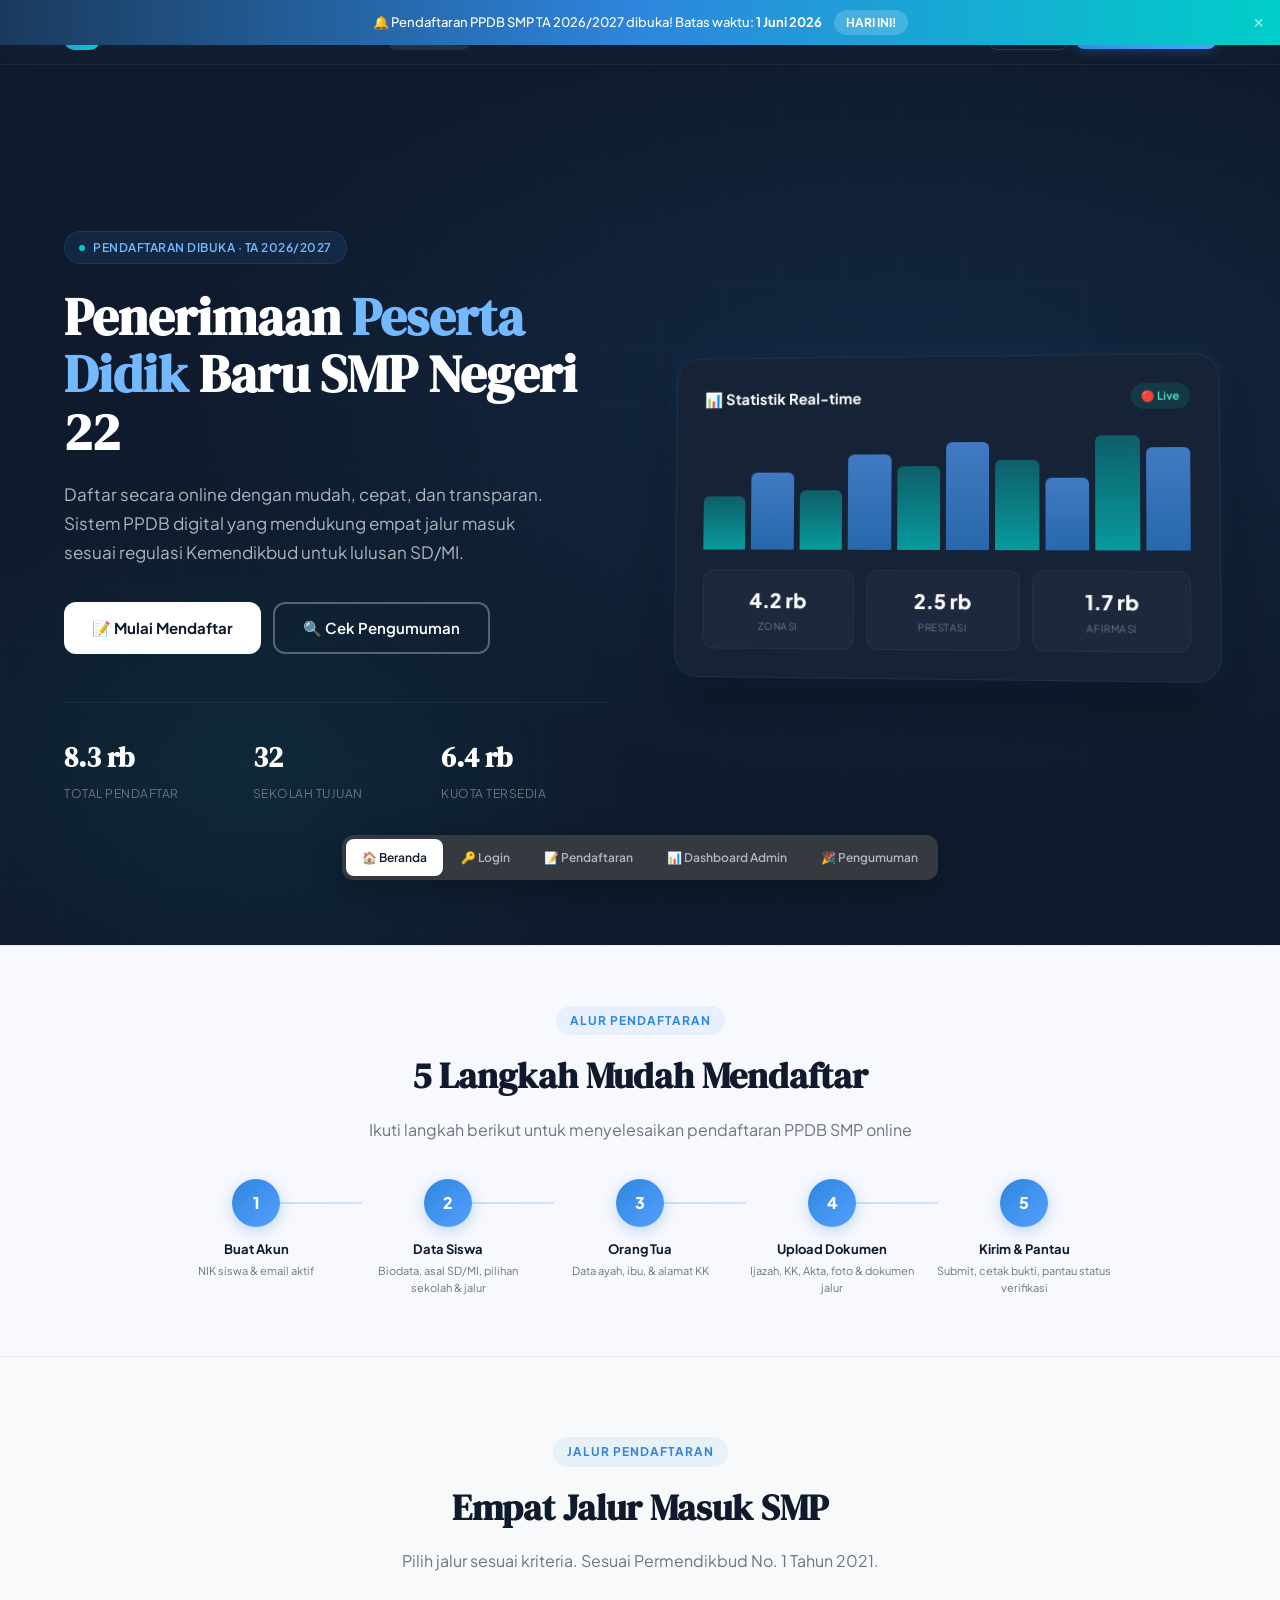
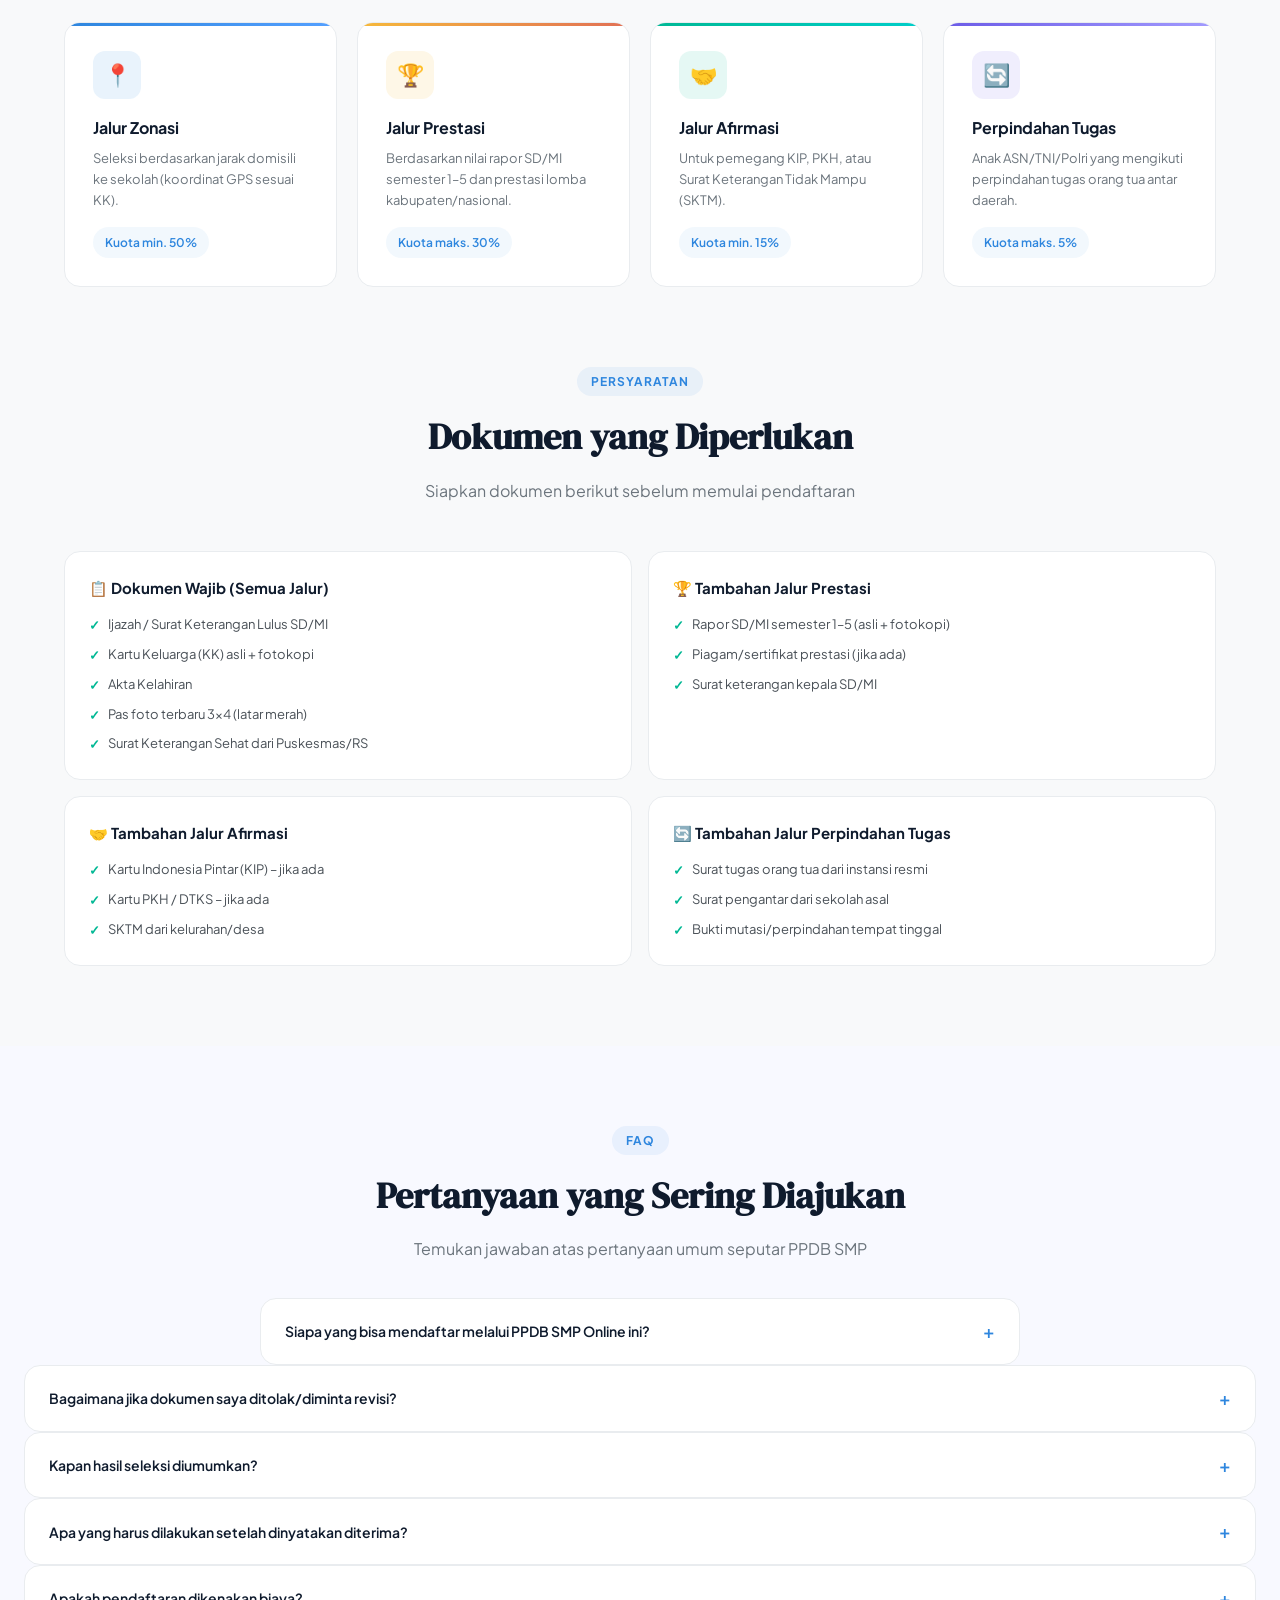
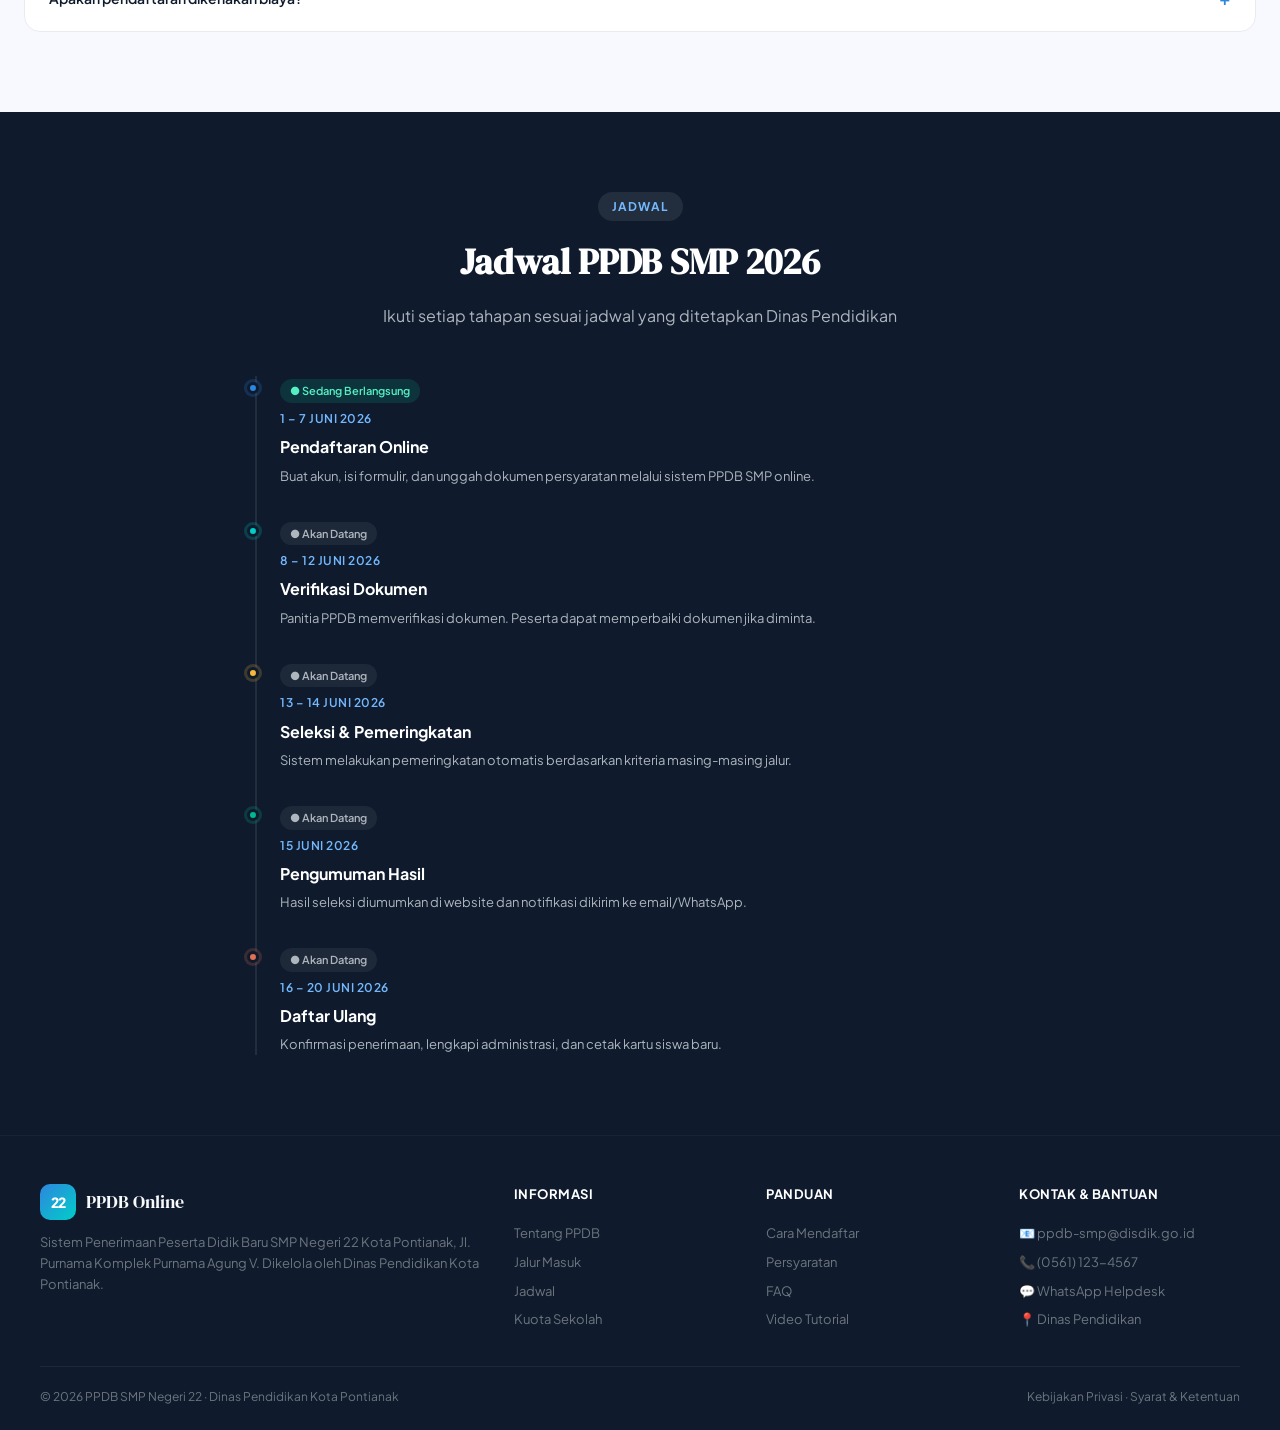
==== commit d7ec69be: "update registrasi" ====
--- a/index.html
+++ b/index.html
@@ -315,19 +315,7 @@
               Keterangan Lulus (SKL) tahun 2026, berusia maksimal 15 tahun, dan
               berdomisili di wilayah yang ditentukan (untuk jalur zonasi).
             </div>
-          </div>
-          <div class="faq-item">
-            <div class="faq-question" onclick="toggleFaq(this)">
-              <span>Apakah bisa mendaftar ke lebih dari satu sekolah?</span>
-              <span class="faq-arrow">+</span>
-            </div>
-            <div class="faq-answer">
-              Ya. Setiap calon peserta dapat memilih maksimal
-              <strong>2 sekolah</strong> sebagai pilihan pertama dan pilihan
-              kedua dalam satu jalur pendaftaran. Jika tidak diterima di pilihan
-              pertama, sistem akan mempertimbangkan pilihan kedua secara
-              otomatis.
-            </div>
+          </div>  
           </div>
           <div class="faq-item">
             <div class="faq-question" onclick="toggleFaq(this)">
